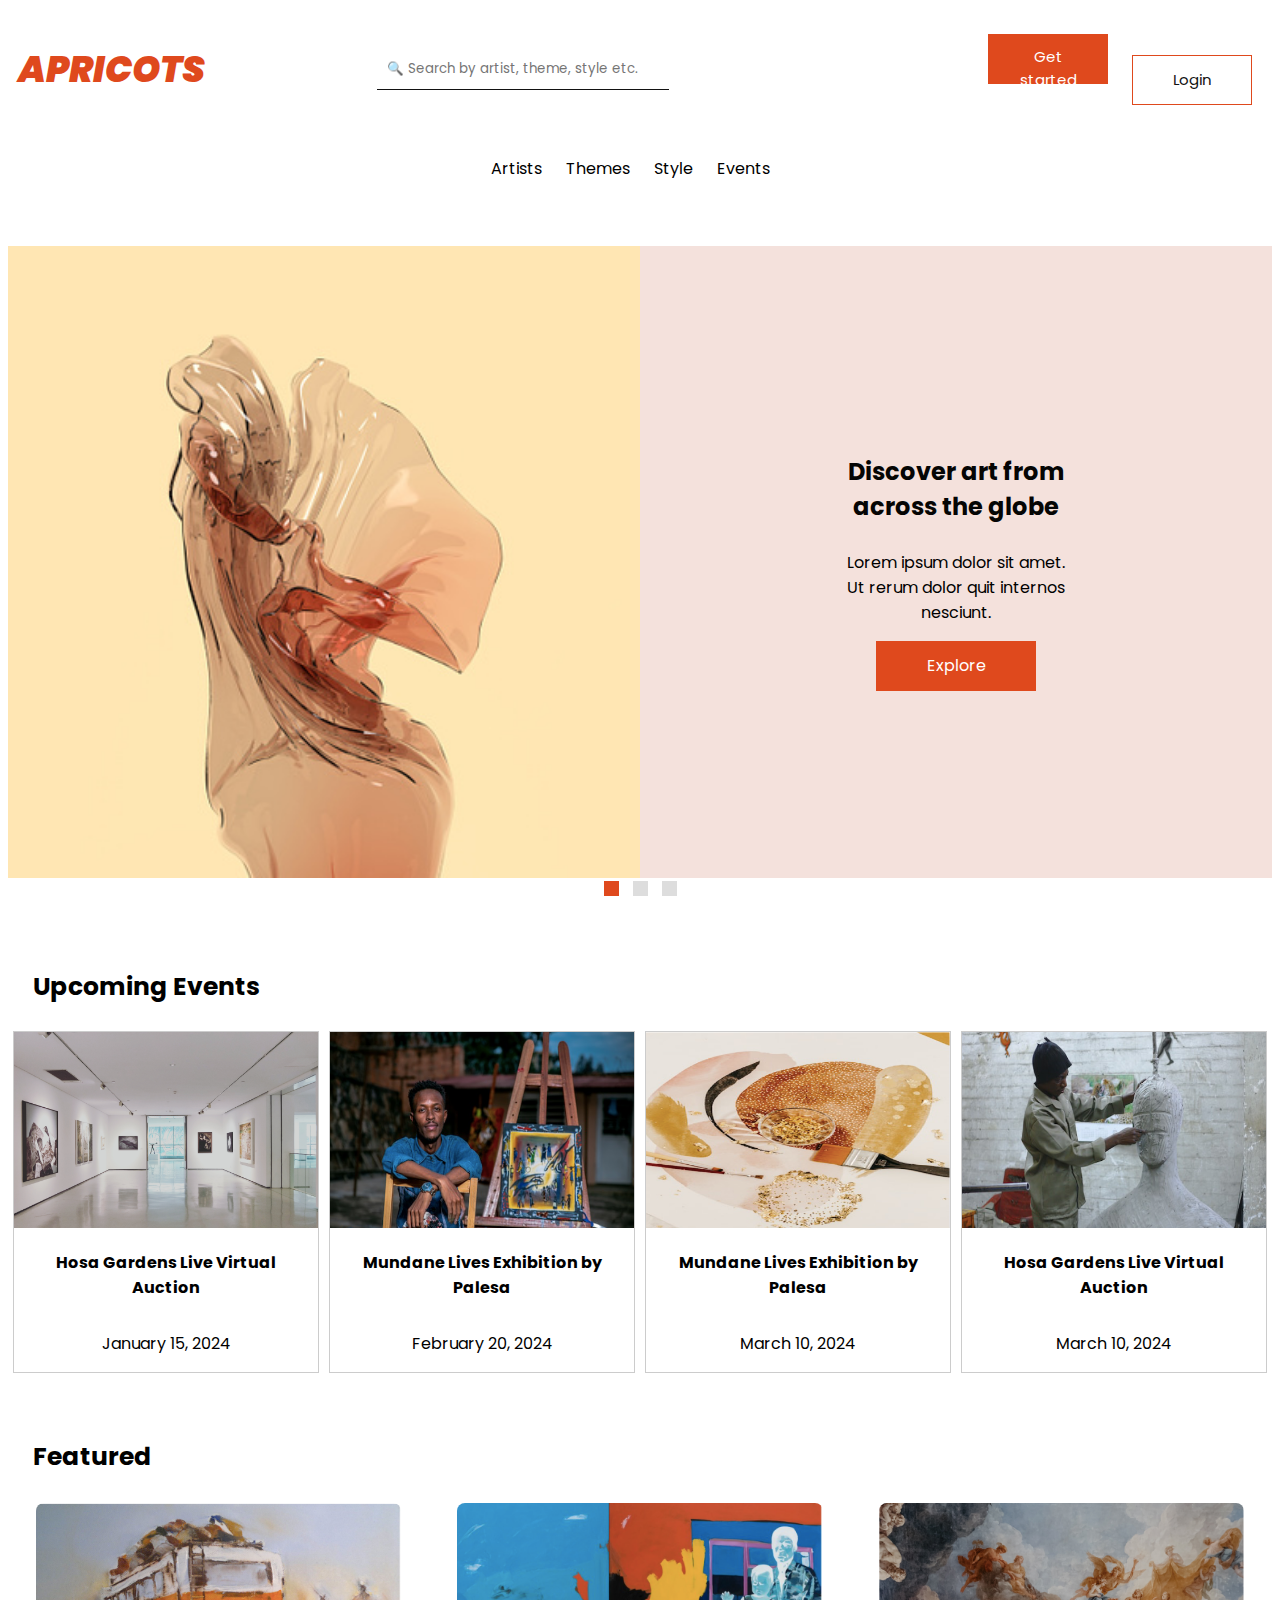
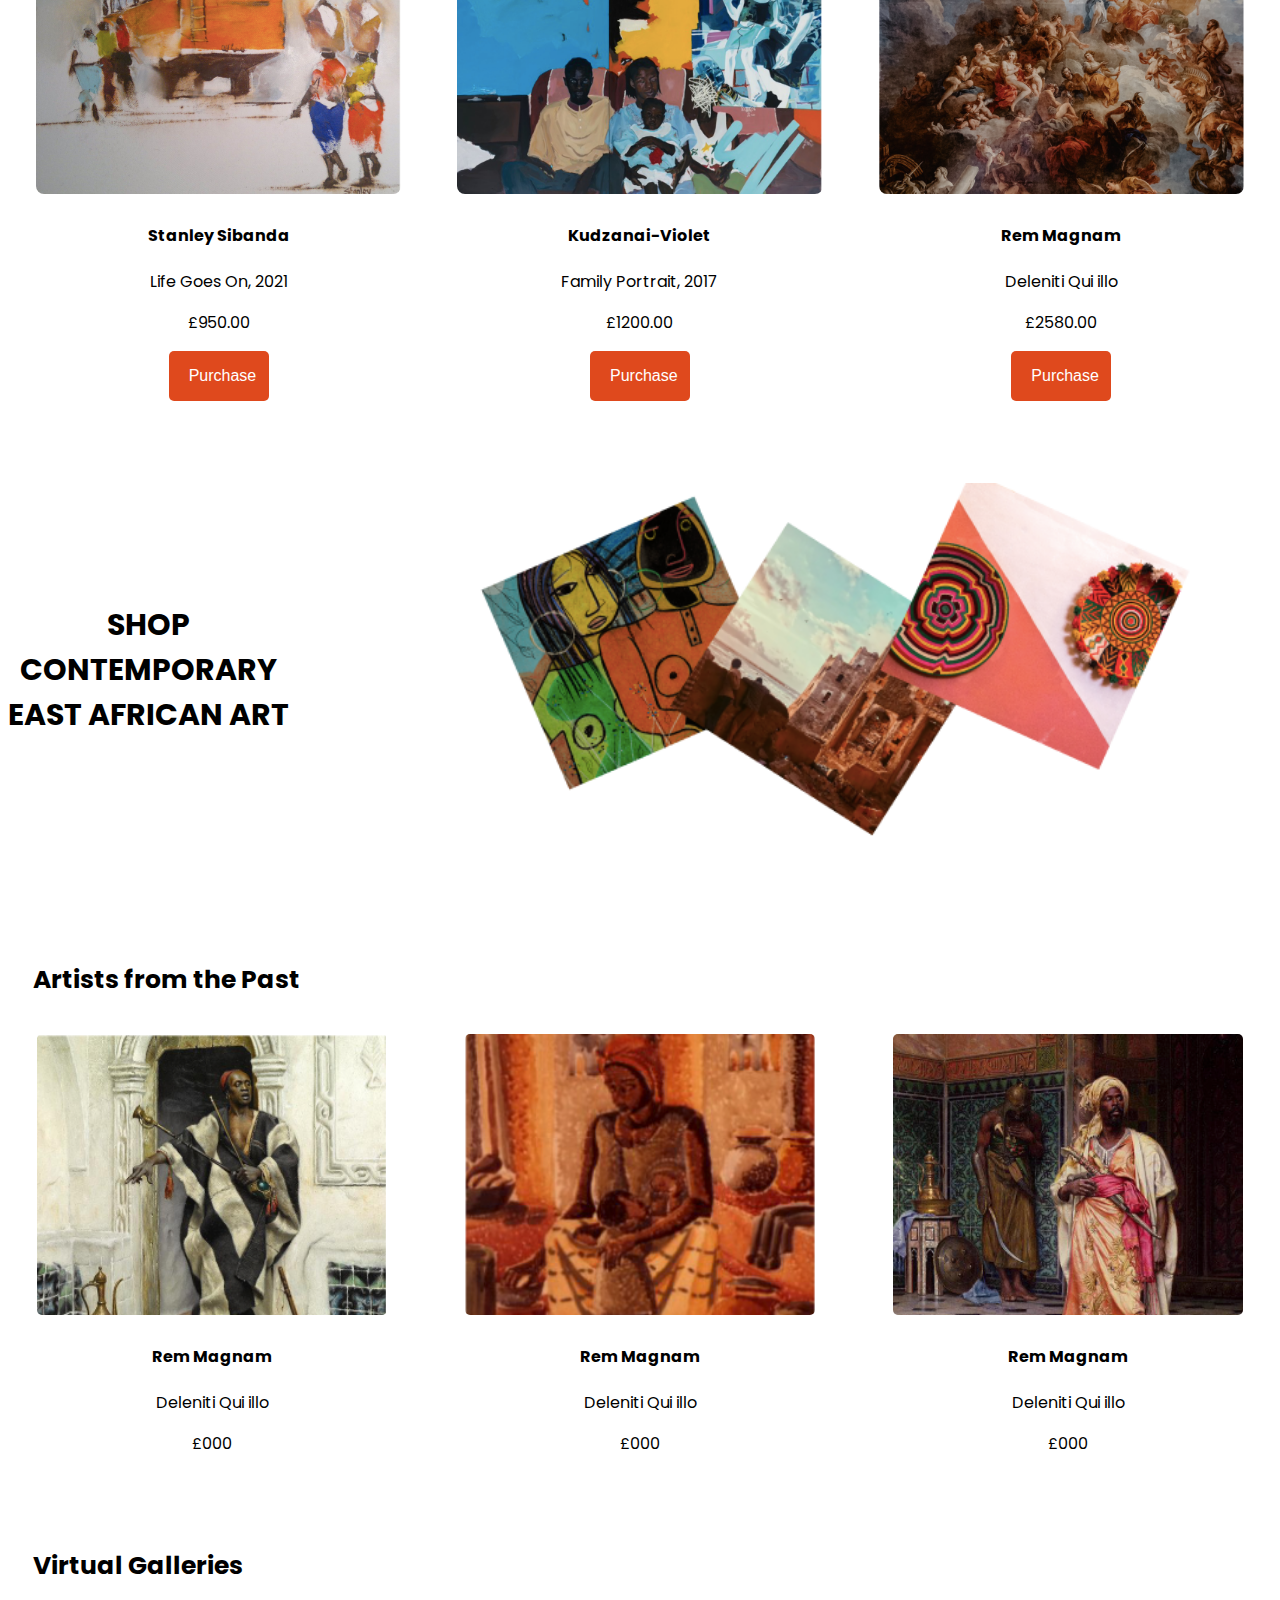
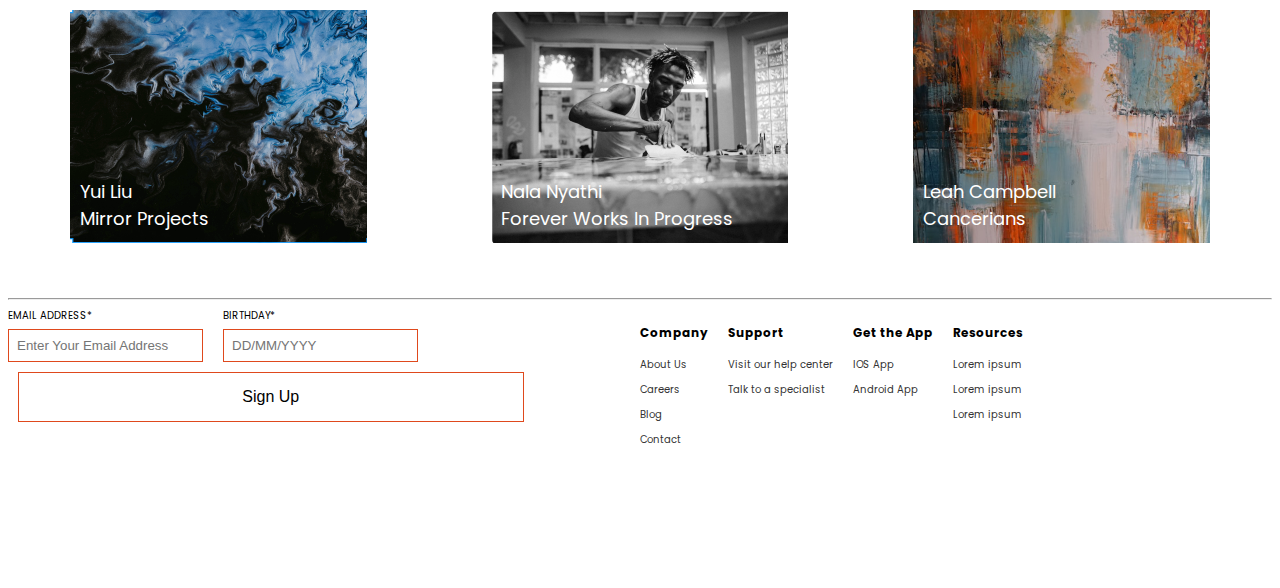
==== index.html @ 4217fb06 "10/01 changes 2.0" ====
<!DOCTYPE html>
<html lang="en">
<head>
    <meta charset="UTF-8">
    <meta name="viewport" content="width=device-width, initial-scale=1.0">
    <title>Homepage</title>
    <link rel="stylesheet" href="main.css">
    <link rel="stylesheet" href="https://cdnjs.cloudflare.com/ajax/libs/font-awesome/6.5.1/css/all.min.css" integrity="sha512-DTOQO9RWCH3ppGqcWaEA1BIZOC6xxalwEsw9c2QQeAIftl+Vegovlnee1c9QX4TctnWMn13TZye+giMm8e2LwA==" crossorigin="anonymous" referrerpolicy="no-referrer">
    <script src="script.js"></script>
</head>
<body>
    <header>
        <div class="header">
            <div class="left-section">
                <h1 class="h1-header">APRICOTS</h1>
            </div>
            <div class="middle-section">
                <form class="search-form">
                    <input type="search" id="search-input" placeholder="&#128269; Search by artist, theme, style etc.    &#10006;">
                    <button type="button" class="clear-button" id="clear-search"></button>
                </form>
            </div>
            <div class="right-section">
                <button class="first-button">Get started</button>
                <button class="second-button" onclick="openLoginModal()">Login</button>
                <div id="loginModal" class="modal">
                    <div class="modal-header">
                        <span class="close" onclick="closeLoginModal()">&times;</span>
                        <h2>APRICOTS</h2>
                    </div>
                    <p>Don't have an account? <a href="#">Create One</a></p>
                    <div class="input-container">
                        <label for="email"></label>
                        <input type="text" id="email" placeholder="Enter your email">
                    </div>
                    <div class="input-container">
                        <label for="password"></label>
                        <input type="password" id="password" placeholder="Enter your password">
                    </div>
                    <div class="row">
                        <input type="checkbox" id="rememberMe" class="remember-me-checkbox">
                        <label for="rememberMe" class="remember-me">Remember me</label>
                        <a href="#" class="forgot-password">Forgot Password?</a>
                    </div>
                    <button class="login-button">Log In</button>
                </div>
            </div>
        </div>
    </header>
    <nav>
        <div class="nav">
            <ul>
                <li>Artists</li>
                <li>Themes</li>
                <li>Style</li>
                <li>Events</li>
            </ul>
        </div>
    </nav>
    <section style="padding-top: 40px;">
        <div class="slideshow-container">
            <div class="mySlides fade" style="display:block;">
                <div class="half-frame">
                    <div class="image-half">
                        <img src="./images/slideshow1.png" alt="Description of the image 1">
                    </div>
                    <div class="description-half">
                        <h2 class="discover-header">Discover art from <br/> across the globe </h2>
                        <p class="description-text">Lorem ipsum dolor sit amet. <br/> Ut rerum dolor quit internos <br/> nesciunt. </p>
                        <button class="explore-button" onclick="window.location.href='explore-page.html'">Explore</button>
                    </div>
                </div>
            </div>
            <div class="mySlides fade" style="display:none">
                <div class="half-frame">
                    <div class="description-half">
                        <h2 class="discover-header">The Ethereal <br/> Collection 2022 </h2>
                        <p class="description-text">Lorem ipsum dolor sit amet. <br/> Ut rerum dolor quit internos <br/> nesciunt. </p>
                        <button class="browse-works-button" onclick="window.location.href='browse-works-page.html'">Browse Works</button>
                    </div>
                    <div class="image-half">
                        <img src="./images/slideshow2.png" alt="Description of the image 2">
                    </div>
                </div>
            </div>
            <div class="mySlides fade" style="display:none">
                <div class="half-frame">
                    <div class="image-half">
                        <img src="./images/slideshow3.png" alt="Description of the image 1">
                    </div>
                    <div class="description-half">
                        <h2 class="discover-header">Conduct a virtual <br/> auction </h2>
                        <p class="description-text">Lorem ipsum dolor sit amet. <br/> Ut rerum dolor quit internos <br/> nesciunt. </p>
                        <button class="learn-more-button" onclick="window.location.href='learn-more-page.html'">Learn More</button>
                </div>
                    </div>
                </div>
            </div>
        </div>
        <div style="text-align:center">
            <span class="dot active-dot" onclick="currentSlide(1)"></span>
            <span class="dot" onclick="currentSlide(2)"></span>
            <span class="dot" onclick="currentSlide(3)"></span>
        </div>
    </section>
    <section>
        <h3>Upcoming Events</h3>
        <div class="event-container">
            <div class="event">
                <img src="./images/event1.png" alt="Event 1">
                <div class="desc">Hosa Gardens Live Virtual <br/> Auction</div>
                <p class="date">January 15, 2024</p>
            </div>
            <div class="event">
                <img src="./images/event2.png" alt="Event 2">
                <div class="desc">Mundane Lives Exhibition by <br/> Palesa</div>
                <p class="date">February 20, 2024</p>
            </div>
            <div class="event">
                <img src="./images/event3.png" alt="Event 3">
                <div class="desc">Mundane Lives Exhibition by <br/> Palesa</div>
                <p class="date">March 10, 2024</p>
            </div>
            <div class="event">
                <img src="./images/event4.png" alt="Event 3">
                <div class="desc">Hosa Gardens Live Virtual <br/> Auction</div>
                <p class="date">March 10, 2024</p>
            </div>
        </div>
    </section>
    <section>
        <h3>Featured</h3>
        <div class="featured-container">
            <div class="featured">
                <img src="./images/featured1.png" alt="people going about with their lives">
                <h4 class="author-name">Stanley Sibanda</h4>
                <p class="featured-title">Life Goes On, 2021</p>
                <p class="featured-price">£950.00</p>
                <button class="purchase-button">Purchase</button>
            </div>
            <div class="featured">
                <img src="./images/featured2.png" alt="Family portait">
                <h4 class="author-name">Kudzanai-Violet</h4>
                <p class="featured-title">Family Portrait, 2017</p>
                <p class="featured-price">£1200.00</p>
                <button class="purchase-button">Purchase</button>
            </div>
            <div class="featured">
                <img src="./images/featured3.png" alt="Michelangelo (Palace of Versailles Mural)">
                <h4 class="author-name">Rem Magnam</h4>
                <p class="featured-title">Deleniti Qui illo</p>
                <p class="featured-price">£2580.00</p>
                <button class="purchase-button">Purchase</button>
            </div>
        </div>
    </section>
    <section class="rectangular-frame">
        <div class="text-half">
            <h1>SHOP <br/> CONTEMPORARY <br/> EAST AFRICAN ART</h1>
        </div>
        <div class="image-side">
            <img src="./images/Contemporary art.png" alt="Three african contemporary arts">
        </div>
    </section>
    <section>
        <h3>Artists from the Past</h3>
        <div class="artists-container">
            <div class="past-artists">
                <img src="./images/Artist1.png" alt="Artist1">
                <h4 class="artist-name">Rem Magnam</h4>
                <p class="title">Deleniti Qui illo</p>
                <p class="price">£000</p>
            </div>
            <div class="past-artists">
                <img src="./images/Artist2.png" alt="Artist1">
                <h4 class="artist-name">Rem Magnam</h4>
                <p class="title">Deleniti Qui illo</p>
                <p class="price">£000</p>
            </div>
            <div class="past-artists">
                <img src="./images/Artist3.png" alt="Artist1">
                <h4 class="artist-name">Rem Magnam</h4>
                <p class="title">Deleniti Qui illo</p>
                <p class="price">£000</p>
            </div>
        </div>
    </section>
    <section>
        <h3>Virtual Galleries</h3>
        <div class="gallery-container">
            <div class="gallery">
                <img src="./images/gallery1.png" alt="Yiu Liu Mirror Projects">
                <div class="overlay-text">Yui Liu <br> Mirror Projects</div>
            </div>
            <div class="gallery">
                <img src="./images/gallery2.png" alt="Nala Nyathi Forever Works In Progress" >
                <div class="overlay-text">Nala Nyathi<br> Forever Works In Progress</div>
            </div>
            <div class="gallery">
                <img src="./images/gallery3.png" alt="Leah Campbell Cancerians">
                <div class="overlay-text">Leah Campbell <br> Cancerians</div>
            </div>
        </div>
    </section>
    <footer>
        <hr>
        <div class="bottom-page">
            <div class="left-footer">
                <form class="signup-form">
                    <div class="form-group">
                        <label for="email" class="label">EMAIL ADDRESS*</label>
                        <input type="email" id="email" placeholder="Enter Your Email Address" required>
                    </div>
                    <div class="form-group">
                        <label for="birthday" class="label">BIRTHDAY*</label>
                        <input type="text" id="birthday" name="birthday" pattern="\d{2}/\d{2}/\d{4}" placeholder="DD/MM/YYYY" required>
                    </div>
                </form>
                <button type="submit" class="signup-button">Sign Up</button>
            </div>
            <div class="right-footer">
                <div class="footer-section">
                    <h4>Company</h4>
                    <a href="#">About Us</a> <br>
                    <a href="#">Careers</a> <br>
                    <a href="#">Blog</a> <br>
                    <a href="#">Contact</a>
                </div>
                <div class="footer-section">
                    <h4>Support</h4>
                    <a href="#">Visit our help center</a><br>
                    <a href="#">Talk to a specialist</a><br>
                </div>
                <div class="footer-section">
                    <h4>Get the App</h4>
                    <a href="#">IOS App</a><br>
                    <a href="#">Android App</a><br>
                </div>
                <div class="footer-section">
                    <h4>Resources</h4>
                    <a href="#">Lorem ipsum</a> <br>
                    <a href="#">Lorem ipsum</a> <br>
                    <a href="#">Lorem ipsum</a> <br>
                </div>
            </div>
        </div>
        <div class="footerContainer">
            <div class="socialmediaIcons">
                <a href=""><i class="fa-brands fa-pinterest"></i></a>
                <a href=""><i class="fa-brands fa-twitter"></i></a>
                <a href=""><i class="fa-brands fa-facebook"></i></a>
                <a href=""><i class="fa-brands fa-instagram"></i></a>
            </div>
        </div>
    </footer>
</body>
</html>
---- main.css ----
@import url('https://fonts.googleapis.com/css2?family=Lora&family=Poppins:ital,wght@0,100;0,200;0,300;0,400;0,500;0,600;0,700;0,800;0,900;1,100;1,200;1,300;1,400;1,500;1,600;1,700;1,800;1,900&display=swap');
body {
    font-family: 'Poppins', sans-serif;
    margin: 10;
    padding: 0;
    background-color: #fff;
    display: flex;
    flex-direction: column;
    justify-content: center;
}

/* Header section */
.header {
    display: flex;
    align-items: center;
    justify-content: space-between;
    padding: 10px;
    margin: 0;
}

.middle-section {
    display: inline-block;
    padding: 10px;
    margin-bottom: 80px; 
    align-items: center;
    margin: auto;
}
 /* Left section */
.h1-header {
    color: var(--primary-main-400, #DF491D);
    font-size: 36px;
    font-style: italic;
    font-weight: 900;
}

 /* Middle section */
.search-form {
    width: 430px;
    display: flex;
    align-items: center;
}

#search-input {
    width: 100%;
    font-family: 'Poppins';
    height: 40px;
    border: none;
    border-bottom: 1px solid #121212;
    padding-left: 10px;
}
 /* Right section */
.clear-button {
    background: none;
    border: none;
    color: #DF491D;
    font-size: 18px;
    cursor: pointer;
}

.clear-button:hover {
    text-decoration: underline;
}

.first-button,
.second-button{
    background: var(--primary-main-400, #DF491D);
    border: 1px solid #DF491D;
    color:white;
    padding: 10px 15px;
    font-family: 'Poppins';
    font-size: 15px;
    width: 120px;
}

.second-button {
    background: none;
    color: #121212;
}

/* Styles for the loginmodal */


.background-blur {
    position: fixed;
    top: 0;
    left: 0;
    width: 100%;
    height: 100%;
    background-color: rgba(0, 0, 0, 0.5);
    filter: blur(100%);
}

.modal{
    display: none;
    position: fixed;
    z-index: 1000;
    justify-content: center;
    align-items: center;
    top: 40%;
    left: 60%;
    transform: translate(-50%, -50%);
    background-color: white;
    padding: 20px;
    border: 1px solid;
    width: 400px;
    height: 400px;
    padding: 20px;
}

.close {
    position:absolute;
    top: 10px;
    right: 10px;
    font-size: 20px;
    font-weight: bold;
    cursor: pointer;
    color:black;
}

.modal-header {
    text-align: center;
    color: var(--primary-main-400, #DF491D);
    font-size: 36px;
    font-style: italic;
    font-weight: 900;
}

.modal h2 {
    margin: 0;
}

.input-container {
    margin-bottom: 20px;
    position: relative;
}

.input-container input {
    width: 100%;
    padding: 10px;
    box-sizing: border-box;
}
.row{
    display:flex;
    justify-content: space-between;
}
.remember-me-checkbox {
    margin-right: 5px; /* Adjust the margin as needed */
}

.remember-me,
.forgot-password {
    font-size: 12;
    flex: 1; /* Equal flex distribution */
}

.login-button {
    background-color: #DF491D;
    color: white;
    padding: 10px 15px;
    border: none;
    border-radius: 4px;
    cursor: pointer;
    align-self: center;
    font-size: 15px;
    margin-top: 10px;
    width: 100%;
}

/* Navigation bar */

.nav {
    display: inline;
    text-align: center;
    padding: 10px;
    margin-bottom: 20px; 
}

nav ul {
    list-style-type: none;
    margin: 0;
    padding: 0;
}

nav ul li {
    display: inline-block;
    margin-right: 20px;
}

.nav a {
    text-decoration: none;
    color: #fff;
    font-weight: bold;
    font-size: 18px; 
}

section {
    margin-bottom: 40px; /* Adjust the margin between sections as needed */
}

/* Slideshow section*/
.half-frame {
    display: flex;
    width: 100%;
    height: 100%;
}

.image-half,
.description-half {
    flex: 0 0 50%; /* Make both image and text parts each take 50% of the width */
    width:100%;
    overflow: hidden;
}

.image-half img {
    width: 100%;
    height: 100%;
    object-fit: cover;
    display: block;
}

.description-half {
    display: flex;
    flex-direction: column;
    align-items: center; /* Center contents horizontally */
    justify-content: center; /* Center contents vertically */
    padding: 20px;
    background-color: #F4E1DC;
    box-sizing: border-box;
    font-family: 'Poppins';
}

.discover-header {
    color: var(--primary-main-400, #050504);
    font-size: 24px;
    margin-bottom: 10px;
}

.description-text {
    text-align: center;
    font-size: 16px;
}

/* Style for the "Explore" button */
.explore-button {
    background-color: #DF491D; /* Set the background color */
    color: #fff; /* Set the text color to white */
    padding: 12px 20px; /* Adjust the padding to make the button slightly longer */
    font-family: 'Poppins';
    font-size: 16px; /* Adjust the font size if needed */
    border: none;
    cursor: pointer;
}

.explore-button:hover {
    background-color: #BF3C17; /* Change the background color on hover */
}
/* Style for the "Browse Works" button */
.browse-works-button {
    background-color: #DF491D; /* Set the background color */
    color: #fff; /* Set the text color to white */
    padding: 12px 20px; /* Adjust the padding to make the button slightly longer */
    font-family: 'Poppins';
    font-size: 16px; /* Adjust the font size if needed */
    border: none;
    cursor: pointer;
}

.browse-works-button:hover {
    background-color: #BF3C17; /* Change the background color on hover */
}

/* Style for the "Learn More" button */
.learn-more-button {
    background-color: #DF491D; /* Set the background color */
    color: #fff; /* Set the text color to white */
    padding: 12px 20px; /* Adjust the padding to make the button slightly longer */
    font-size: 16px; /* Adjust the font size if needed */
    font-family: 'Poppins';
    border: none;
    cursor: pointer;
}
.learn-more-button:hover {
    background-color: #BF3C17; /* Change the background color on hover */
}

* {box-sizing:border-box}

/* Slideshow container */
.slideshow-container {
    position: relative;
    text-align: center;
    overflow: hidden;
    max-height: auto; /* Set a fixed height for the slideshow container */
}

.mySlides {
    display: none;
    width: 100%;
    height: 100%;
    object-fit: cover;
}

/* On hover, add a black background color with a little bit see-through */
.prev:hover, .next:hover {
    background-color: #DF491D(0,0,0,0.8);
  }

  /* The dots/bullets/indicators */
  .dot {
    height: 15px; /* Set the height of the square */
    width: 15px; /* Set the width of the square */
    margin: 0 5px; /* Adjust the margin between squares */
    background-color: #ddd; /* Set the background color of the square */
    display: inline-block;
    transition: background-color 0.3s ease; /* Add transition for a smooth effect */
    cursor: pointer;
}

.dot:hover {
    background-color: #DF491D; /* Change the background color on hover */
}

.active-dot {
    background-color: #DF491D !important; /* Set the background color for the active dot */
}
/* Fading animation */
.fade {
    animation-name: fade;
    animation-duration: 1.5s;
}
  
@keyframes fade {
    from {opacity: .4} 
    to {opacity: 1}
}

/* Event section*/
h3 {
    font-size: 25px;
    font-weight: semibold;
    align-items:flex-start;
    margin-left: 1em;
}

.event-container {
    display: flex;
    flex-direction:row;
    flex-wrap: wrap;
    justify-content: space-around;
}
/* Individual event */
div.event{
    border: 1px solid #ccc;
    max-width: 500px;
    width: calc(25% - 10px);
    transition: transform 0.2s ease;
}
/* Event image */
div.event img {
    width: 100%; /* Make the image fill the container width */
    height: auto; /* Maintain aspect ratio */
    gap: 1px;
}

.desc{
        font-weight: bold;
}
.date{
    text-align: center;
}


div.event:hover{ 
    transform: scale(1.05);
}

.event img {
    width: 100%;
    height: auto; 
}

.desc{
    padding:15px;
    text-align: center;
}


*{
    box-sizing: border-box;
}


/* Featured Section */
.featured-container {
    display: flex;
    flex-wrap: wrap;
    overflow-x: auto;
    justify-content:space-around;
}

/* Individual featured item */
.featured {
    width: calc(30% - 10px); /* Set the width for each featured item (3 items per row) */
    text-align: center;
    padding: 2px; 
    transition: box-shadow 0.3s ease; /* Add transition for a smooth effect */
    position: relative;
}

/* Featured item image */
.featured img {
    width: 100%; 
    height: auto; 
    border-radius:8px; 
    gap: 2px;;
}
.purchase-button{
    background-color: #DF491D; 
    color: #fff;
    padding: 12px 20px;
    font-size: 16px;
    border: none;
    border-radius: 5px; 
    cursor: pointer;
    width: 100px;
}

/* Contemporary Art section */
.rectangular-frame{
    display: flex;
    align-items: center;
    justify-content: space-between;
    padding: 40px 0;
}

.text-half{
    max-width: 50%;
    text-align: center;
}

.text-half h1 {
    font-size: 30px; 
    line-height: 1.5; 
}
.image-side {
    flex: 0 0 65%; 
    overflow: hidden;
    border-radius: 8px; 
}

.image-side img {
    width: 100%; 
    height: auto;
}

.slideshow-container {
    position: relative;
    text-align: center;
    overflow:hidden;
}

button {
    margin: 0 10px;
    padding: 8px 16px;
    width: 160px; 
    height: 50px;
    font-size: 16px;
    border: none;
}

/* Past Artist Section*/
.artists-container{
    display: flex;
    flex-wrap: wrap;
    overflow-x: auto;
    gap: 20px;
    justify-content:space-around;
}

.past-artists{
    width: calc(30% - 10px);
    text-align: center;
    padding: 10px; 
    transition: box-shadow 0.3s ease;
    position: relative;
}

.past-artists img{
    width: 100%; 
    height: auto; 
    border-radius:5px; 
    gap: 2px;

}

/* Virtual Galleries*/

.gallery-container {
    display: flex;
    justify-content: space-around;
    flex-wrap: nowrap;
    overflow-x: auto;
}

.gallery {
    position: relative;
}

.overlay-text {
    position: absolute;
    bottom: 8px;
    right: 16;
    color: white;
    font-size: 18px;
    padding: 10px;
}

section:last-child {
    height: 80vh;
}
/* Footer*/

section:last-child {
    margin-bottom: 30px;
}
footer{
    background-color:white;
}

.bottom-page {
    display: flex;
    justify-content: space-between;   
}

.left-footer {
    display: flex;
    flex-direction: column;
}

/* Form styling (you can adjust as needed) */
.signup-form {
    display: flex;
    flex-direction: row;
}

.form-group{
    display: flex;
    flex-direction: column;
    margin-bottom: 10px;
    margin-right: 10px;
}

.form-group label {
    display: block;
    font-size: 10px;
    margin-bottom: 5px;
}

.form-group input {
    padding: 8px;
    border: 1px solid #DF491D;
    margin-right: 10px;
}

.button-container{
    display: flex;
    flex-direction: column;
}
.signup-button{
    background-color: white;
    color: black;
    padding: 5px 8px;
    border: 1px solid #DF491D;
    cursor: pointer;
    width:80%
}

.right-footer {
    display: flex;
    flex-direction: row;
}

.right-footer,
.left-footer{
    flex: 1;
}

.footer-section{
    margin-right: 20px;
}
.footer-section a{
    text-decoration: none;
    color:#333;
    font-size: 10px;
}



.footer-section h4 {
    margin-bottom: 8px;
    font-size: 12px; /* Adjust the font size for headings */
}
.footerContainer{
    width:100%;
    padding: 70px 30px 20px;
}

.socialmediaIcons{
    display:flex;
}

.socialmediaIcons a{
    text-decoration: none;
    padding:10px;
    color: black;
    margin:10px;
    border-radius: 50%;
}

.socialmediaIcons a{
    font-size: 2em;
    color: black;

}


/* PURCHASE IMAGE PAGE*/
/* Next & previous buttons */
/* Next & previous buttons */
.prev, .next {
    cursor: pointer;
    position:absolute;
    top: 50%;
    width: auto;
    margin-top: -22px;
    padding: 16px;
    color: black;
    font-weight: bold;
    font-size: 18px;
    transition: 0.6s ease;
    border-radius: 0 3px 3px 0;
    user-select: none;
   
  }
  
  /* Position the "next button" to the right */
  .next {
    right: 0;
    border-radius: 3px 0 0 3px;
  }
  
  /* On hover, add a black background color with a little bit see-through */
  .prev:hover, .next:hover {
    background-color: rgba(0, 0, 0, 0.8);
  }

.buttons-containers {
    text-align: center;
    margin-top: 10px;
}
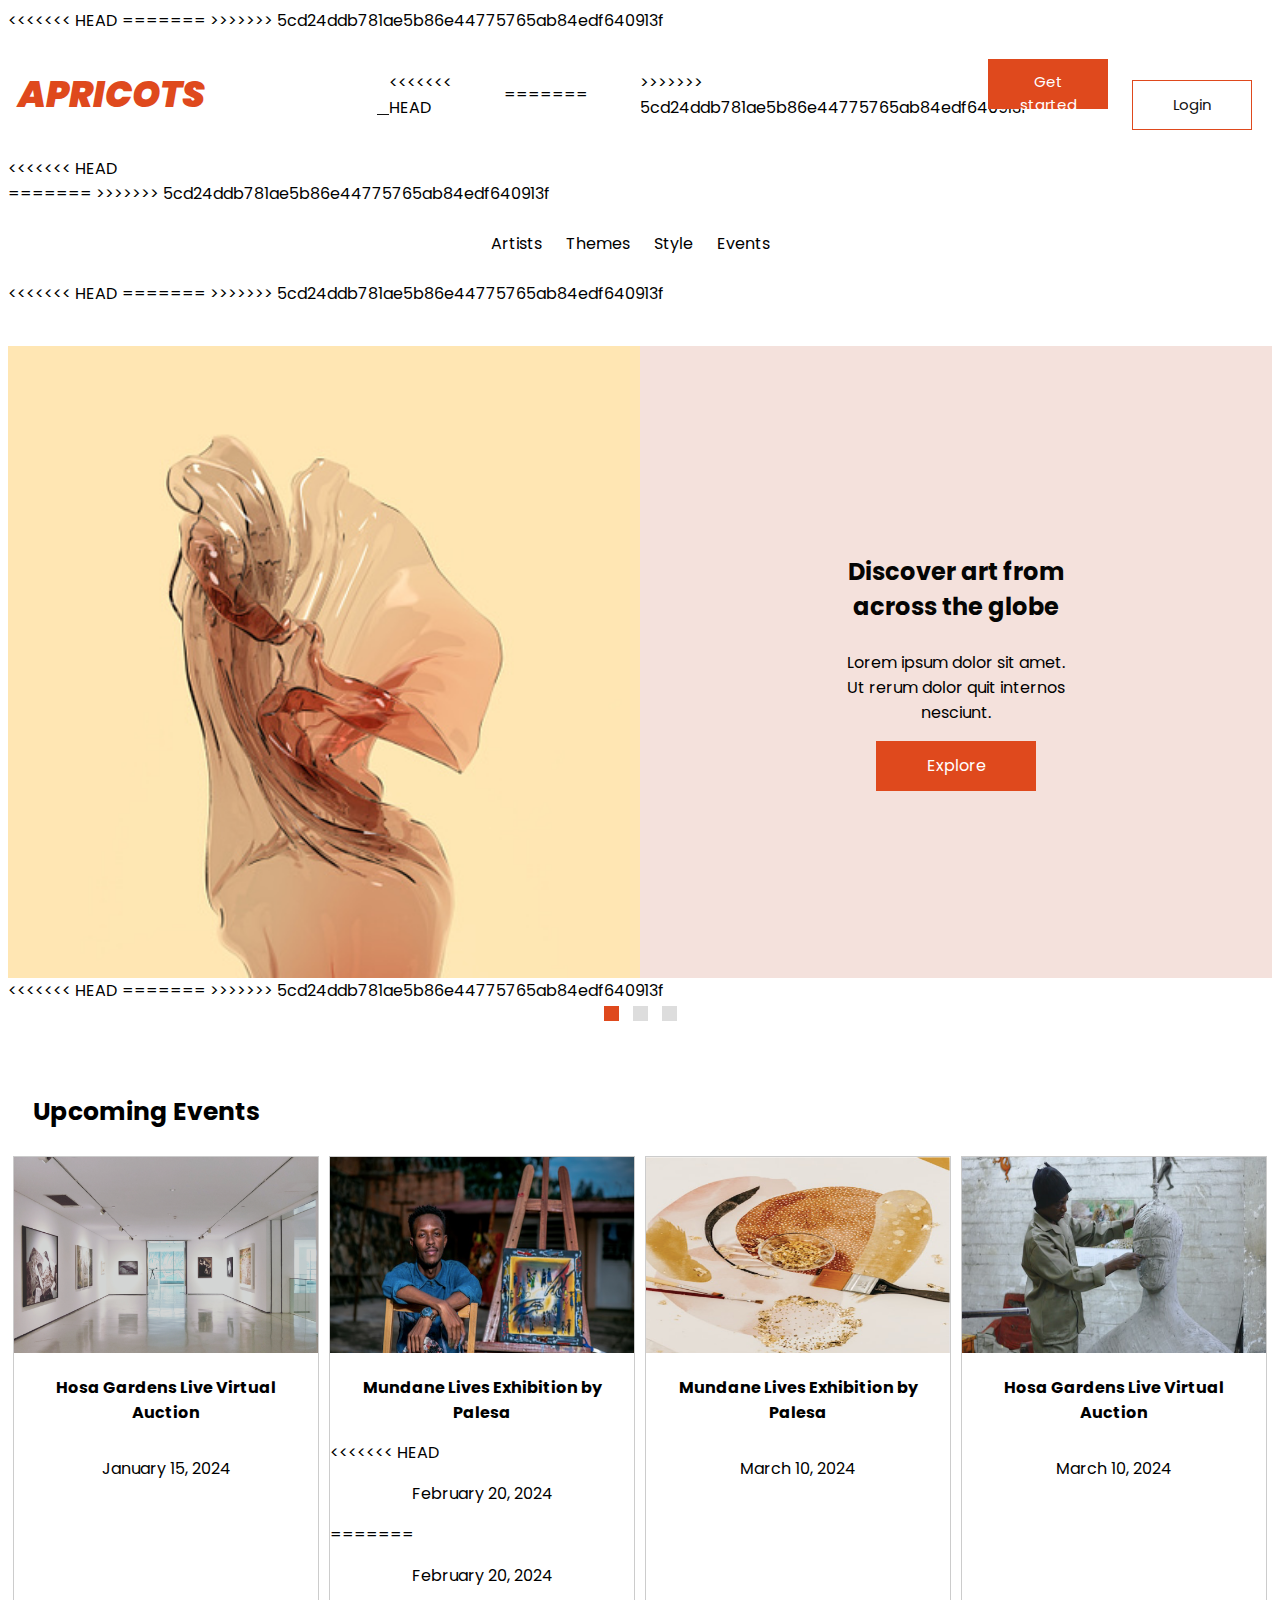
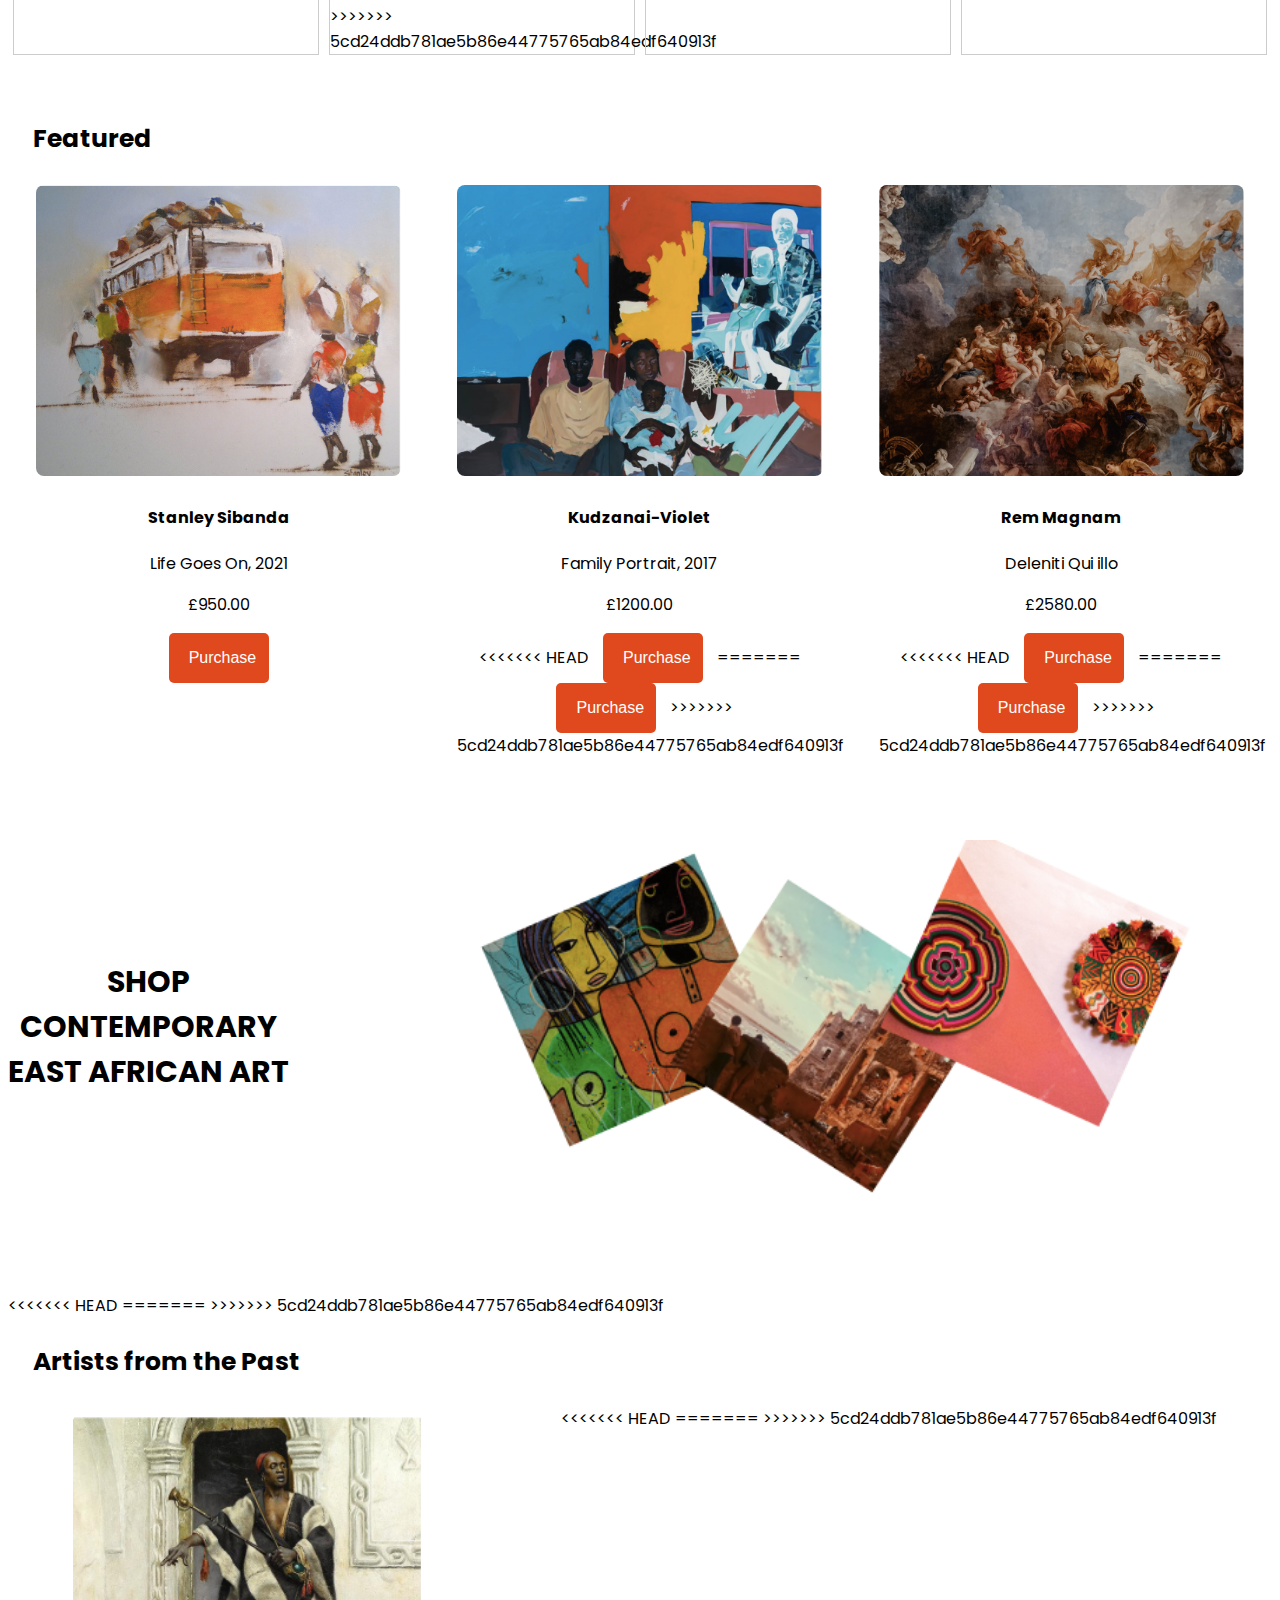
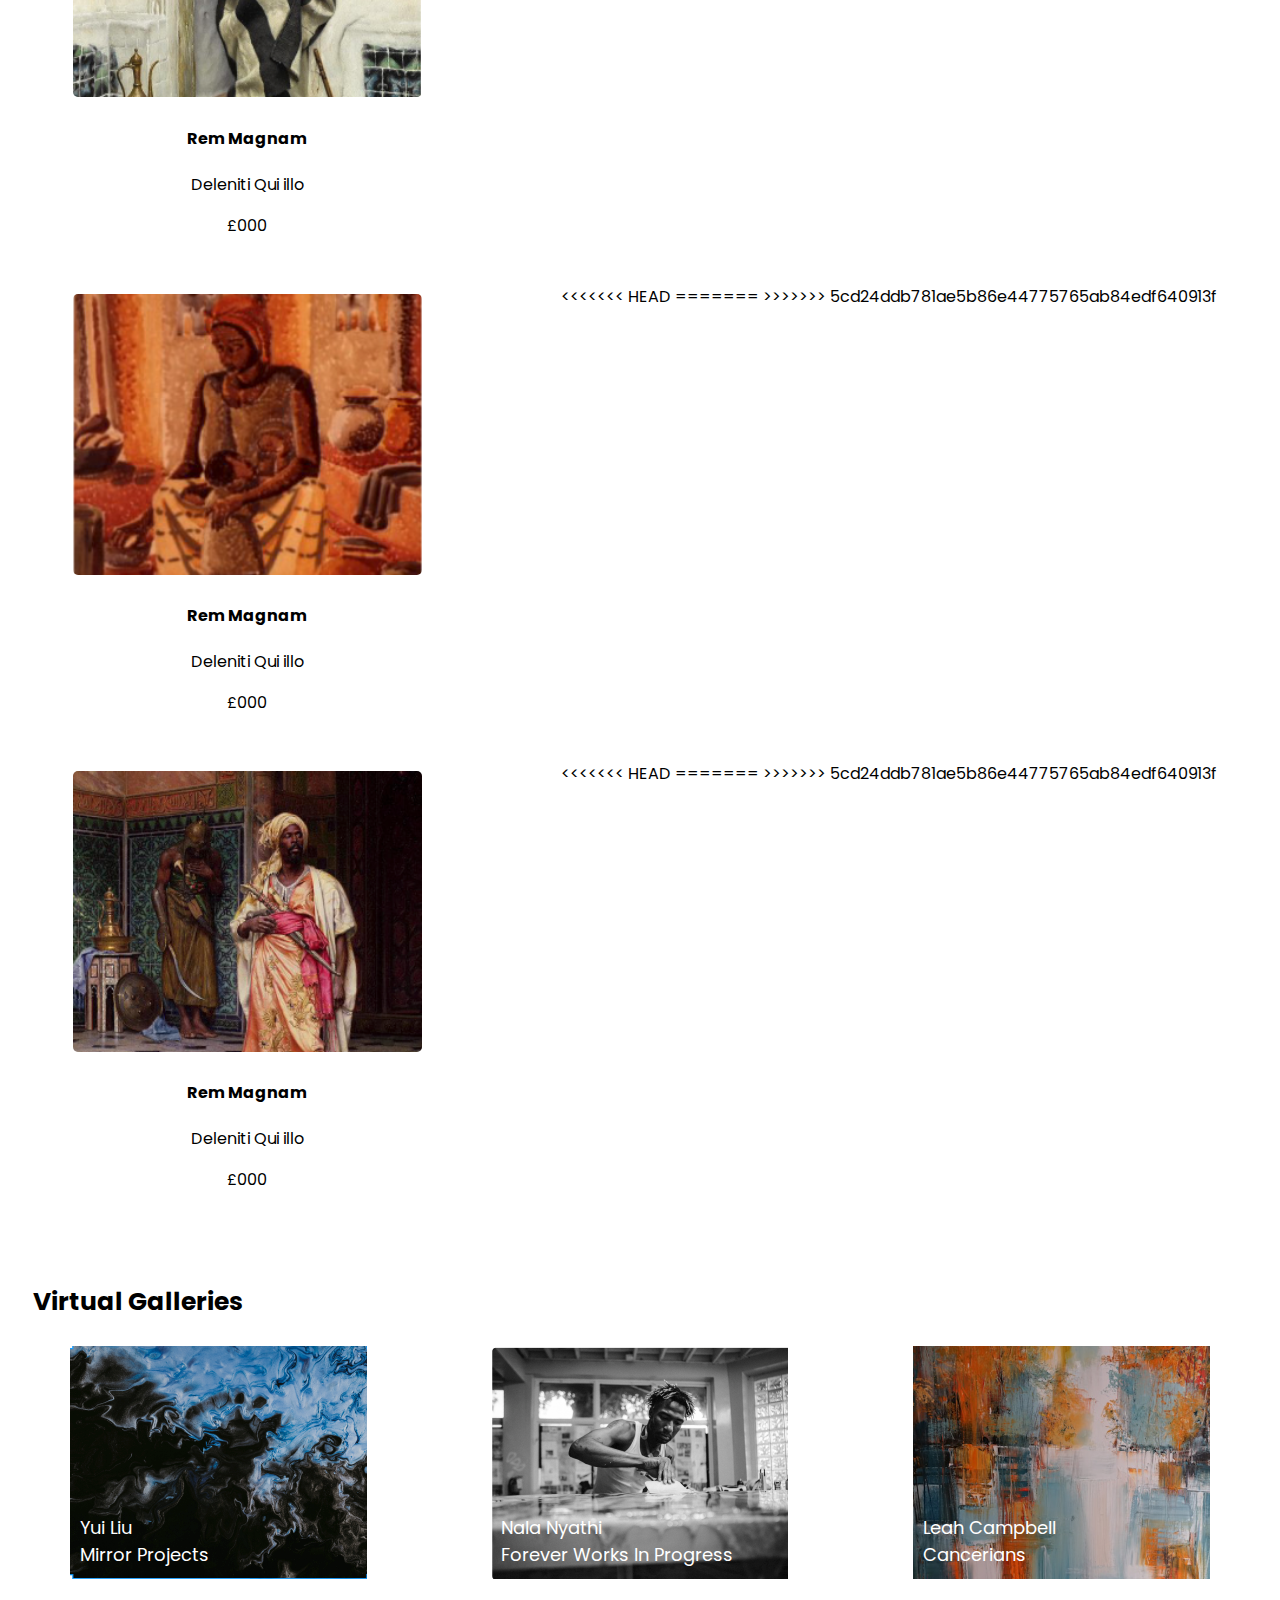
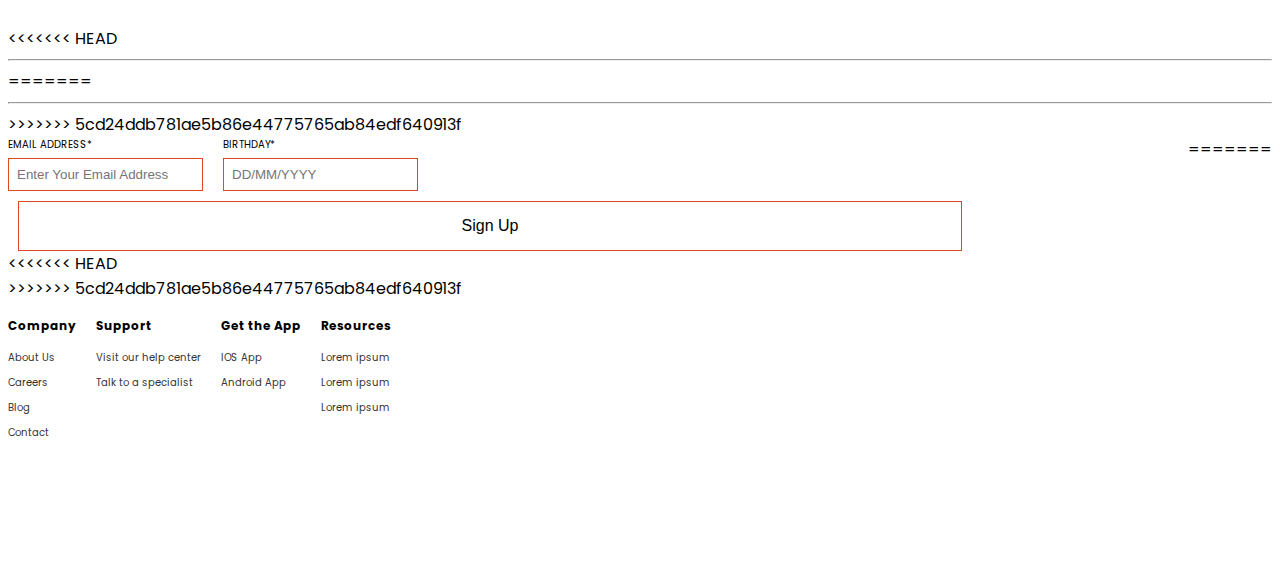
==== commit f5209af9: "Merge branch 'main' of https://github.com/KhanyaM1/Group-presentation-main" ====
--- a/index.html
+++ b/index.html
@@ -4,10 +4,15 @@
     <meta charset="UTF-8">
     <meta name="viewport" content="width=device-width, initial-scale=1.0">
     <title>Homepage</title>
+<<<<<<< HEAD
     <link rel="stylesheet" href="main.css">
+=======
+    <link rel="stylesheet" href="main.css"> 
+>>>>>>> 5cd24ddb781ae5b86e44775765ab84edf640913f
     <link rel="stylesheet" href="https://cdnjs.cloudflare.com/ajax/libs/font-awesome/6.5.1/css/all.min.css" integrity="sha512-DTOQO9RWCH3ppGqcWaEA1BIZOC6xxalwEsw9c2QQeAIftl+Vegovlnee1c9QX4TctnWMn13TZye+giMm8e2LwA==" crossorigin="anonymous" referrerpolicy="no-referrer">
     <script src="script.js"></script>
 </head>
+
 <body>
     <header>
         <div class="header">
@@ -17,7 +22,11 @@
             <div class="middle-section">
                 <form class="search-form">
                     <input type="search" id="search-input" placeholder="&#128269; Search by artist, theme, style etc.    &#10006;">
+<<<<<<< HEAD
                     <button type="button" class="clear-button" id="clear-search"></button>
+=======
+                    <button type="button" class="clear-button" id="clear-search"></button> 
+>>>>>>> 5cd24ddb781ae5b86e44775765ab84edf640913f
                 </form>
             </div>
             <div class="right-section">
@@ -42,11 +51,20 @@
                         <label for="rememberMe" class="remember-me">Remember me</label>
                         <a href="#" class="forgot-password">Forgot Password?</a>
                     </div>
+<<<<<<< HEAD
+=======
+
+>>>>>>> 5cd24ddb781ae5b86e44775765ab84edf640913f
                     <button class="login-button">Log In</button>
                 </div>
             </div>
         </div>
+<<<<<<< HEAD
     </header>
+=======
+    </header> 
+
+>>>>>>> 5cd24ddb781ae5b86e44775765ab84edf640913f
     <nav>
         <div class="nav">
             <ul>
@@ -57,6 +75,10 @@
             </ul>
         </div>
     </nav>
+<<<<<<< HEAD
+=======
+
+>>>>>>> 5cd24ddb781ae5b86e44775765ab84edf640913f
     <section style="padding-top: 40px;">
         <div class="slideshow-container">
             <div class="mySlides fade" style="display:block;">
@@ -96,6 +118,11 @@
                     </div>
                 </div>
             </div>
+<<<<<<< HEAD
+=======
+
+
+>>>>>>> 5cd24ddb781ae5b86e44775765ab84edf640913f
         </div>
         <div style="text-align:center">
             <span class="dot active-dot" onclick="currentSlide(1)"></span>
@@ -114,7 +141,11 @@
             <div class="event">
                 <img src="./images/event2.png" alt="Event 2">
                 <div class="desc">Mundane Lives Exhibition by <br/> Palesa</div>
+<<<<<<< HEAD
                 <p class="date">February 20, 2024</p>
+=======
+                <p class="date">February 20, 2024</p> 
+>>>>>>> 5cd24ddb781ae5b86e44775765ab84edf640913f
             </div>
             <div class="event">
                 <img src="./images/event3.png" alt="Event 3">
@@ -143,14 +174,22 @@
                 <h4 class="author-name">Kudzanai-Violet</h4>
                 <p class="featured-title">Family Portrait, 2017</p>
                 <p class="featured-price">£1200.00</p>
+<<<<<<< HEAD
                 <button class="purchase-button">Purchase</button>
+=======
+                <button class="purchase-button">Purchase</button> 
+>>>>>>> 5cd24ddb781ae5b86e44775765ab84edf640913f
             </div>
             <div class="featured">
                 <img src="./images/featured3.png" alt="Michelangelo (Palace of Versailles Mural)">
                 <h4 class="author-name">Rem Magnam</h4>
                 <p class="featured-title">Deleniti Qui illo</p>
                 <p class="featured-price">£2580.00</p>
+<<<<<<< HEAD
                 <button class="purchase-button">Purchase</button>
+=======
+                <button class="purchase-button">Purchase</button> 
+>>>>>>> 5cd24ddb781ae5b86e44775765ab84edf640913f
             </div>
         </div>
     </section>
@@ -162,6 +201,10 @@
             <img src="./images/Contemporary art.png" alt="Three african contemporary arts">
         </div>
     </section>
+<<<<<<< HEAD
+=======
+
+>>>>>>> 5cd24ddb781ae5b86e44775765ab84edf640913f
     <section>
         <h3>Artists from the Past</h3>
         <div class="artists-container">
@@ -171,18 +214,30 @@
                 <p class="title">Deleniti Qui illo</p>
                 <p class="price">£000</p>
             </div>
+<<<<<<< HEAD
+=======
+
+>>>>>>> 5cd24ddb781ae5b86e44775765ab84edf640913f
             <div class="past-artists">
                 <img src="./images/Artist2.png" alt="Artist1">
                 <h4 class="artist-name">Rem Magnam</h4>
                 <p class="title">Deleniti Qui illo</p>
                 <p class="price">£000</p>
             </div>
+<<<<<<< HEAD
+=======
+
+>>>>>>> 5cd24ddb781ae5b86e44775765ab84edf640913f
             <div class="past-artists">
                 <img src="./images/Artist3.png" alt="Artist1">
                 <h4 class="artist-name">Rem Magnam</h4>
                 <p class="title">Deleniti Qui illo</p>
                 <p class="price">£000</p>
             </div>
+<<<<<<< HEAD
+=======
+
+>>>>>>> 5cd24ddb781ae5b86e44775765ab84edf640913f
         </div>
     </section>
     <section>
@@ -202,8 +257,15 @@
             </div>
         </div>
     </section>
+<<<<<<< HEAD
     <footer>
         <hr>
+=======
+
+    <footer>
+        <hr>
+        
+>>>>>>> 5cd24ddb781ae5b86e44775765ab84edf640913f
         <div class="bottom-page">
             <div class="left-footer">
                 <form class="signup-form">
@@ -217,7 +279,12 @@
                     </div>
                 </form>
                 <button type="submit" class="signup-button">Sign Up</button>
-            </div>
+<<<<<<< HEAD
+            </div>
+=======
+    
+            </div>   
+>>>>>>> 5cd24ddb781ae5b86e44775765ab84edf640913f
             <div class="right-footer">
                 <div class="footer-section">
                     <h4>Company</h4>
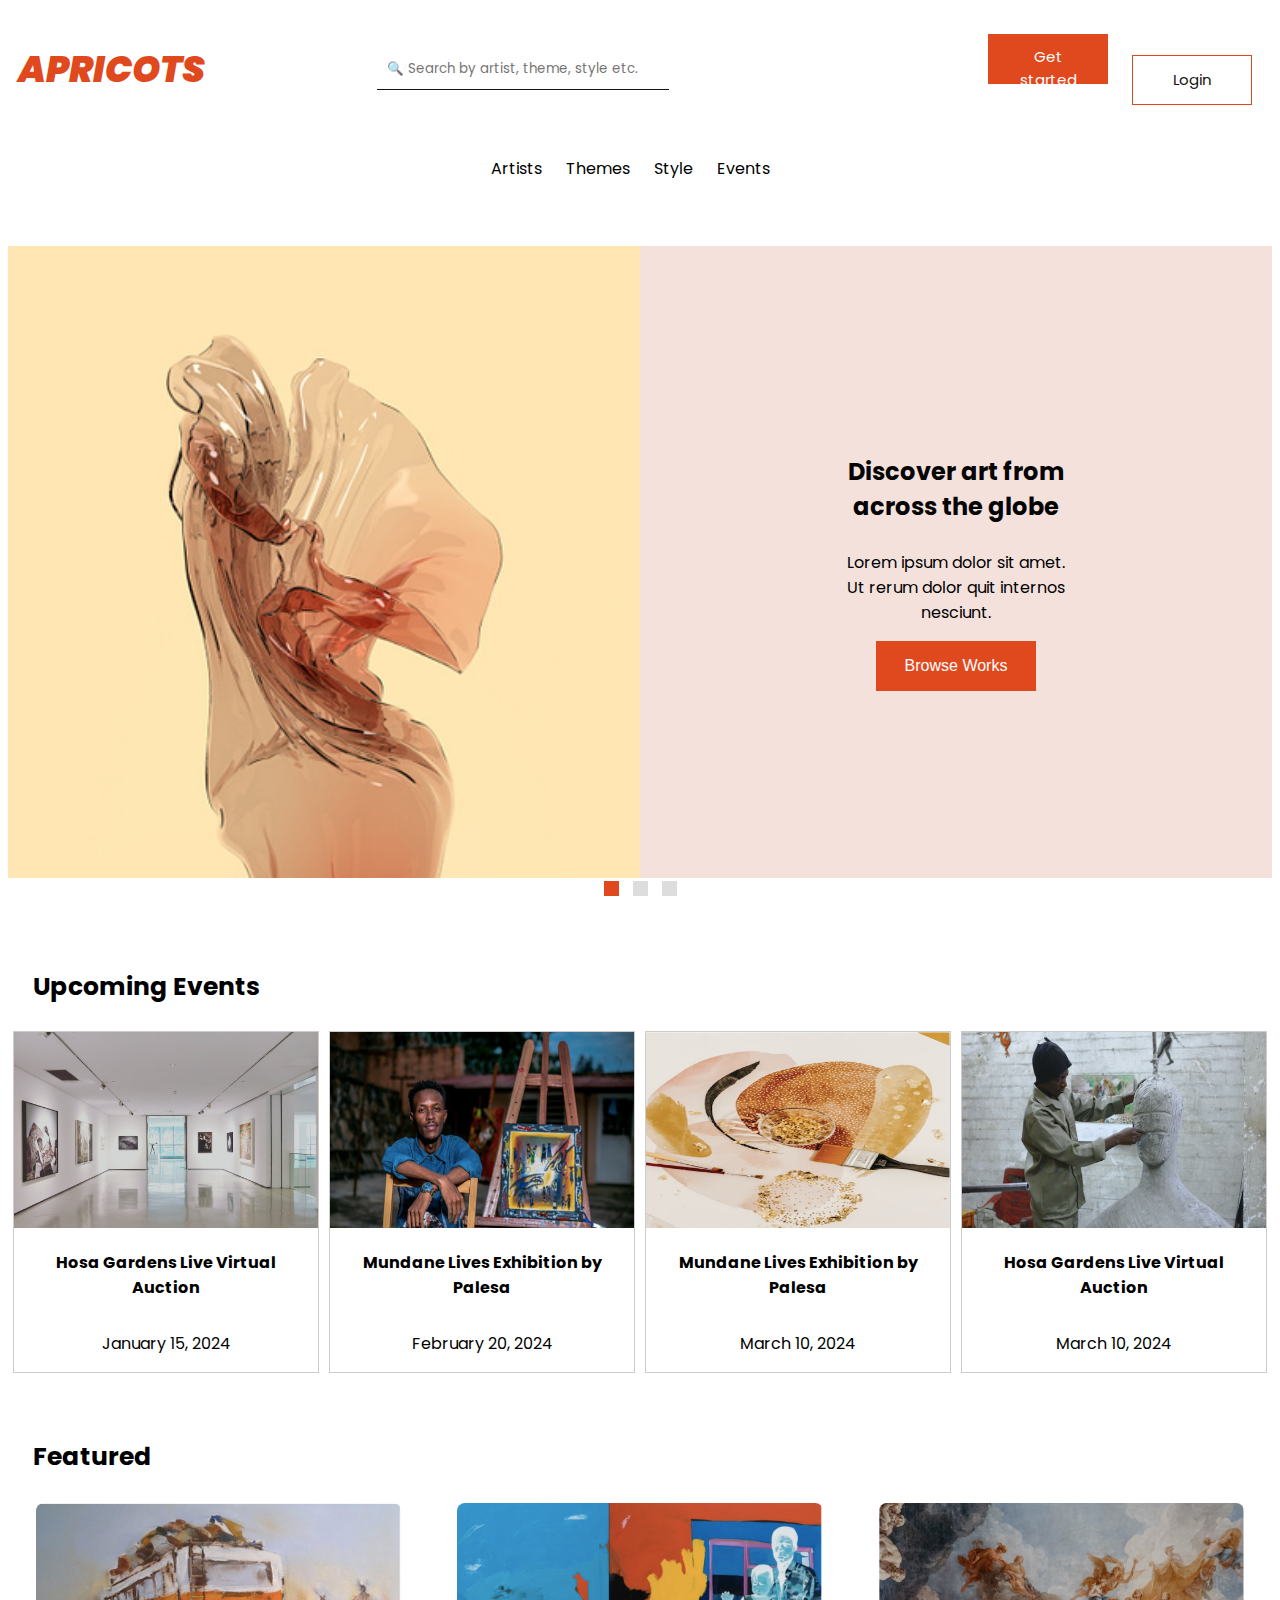
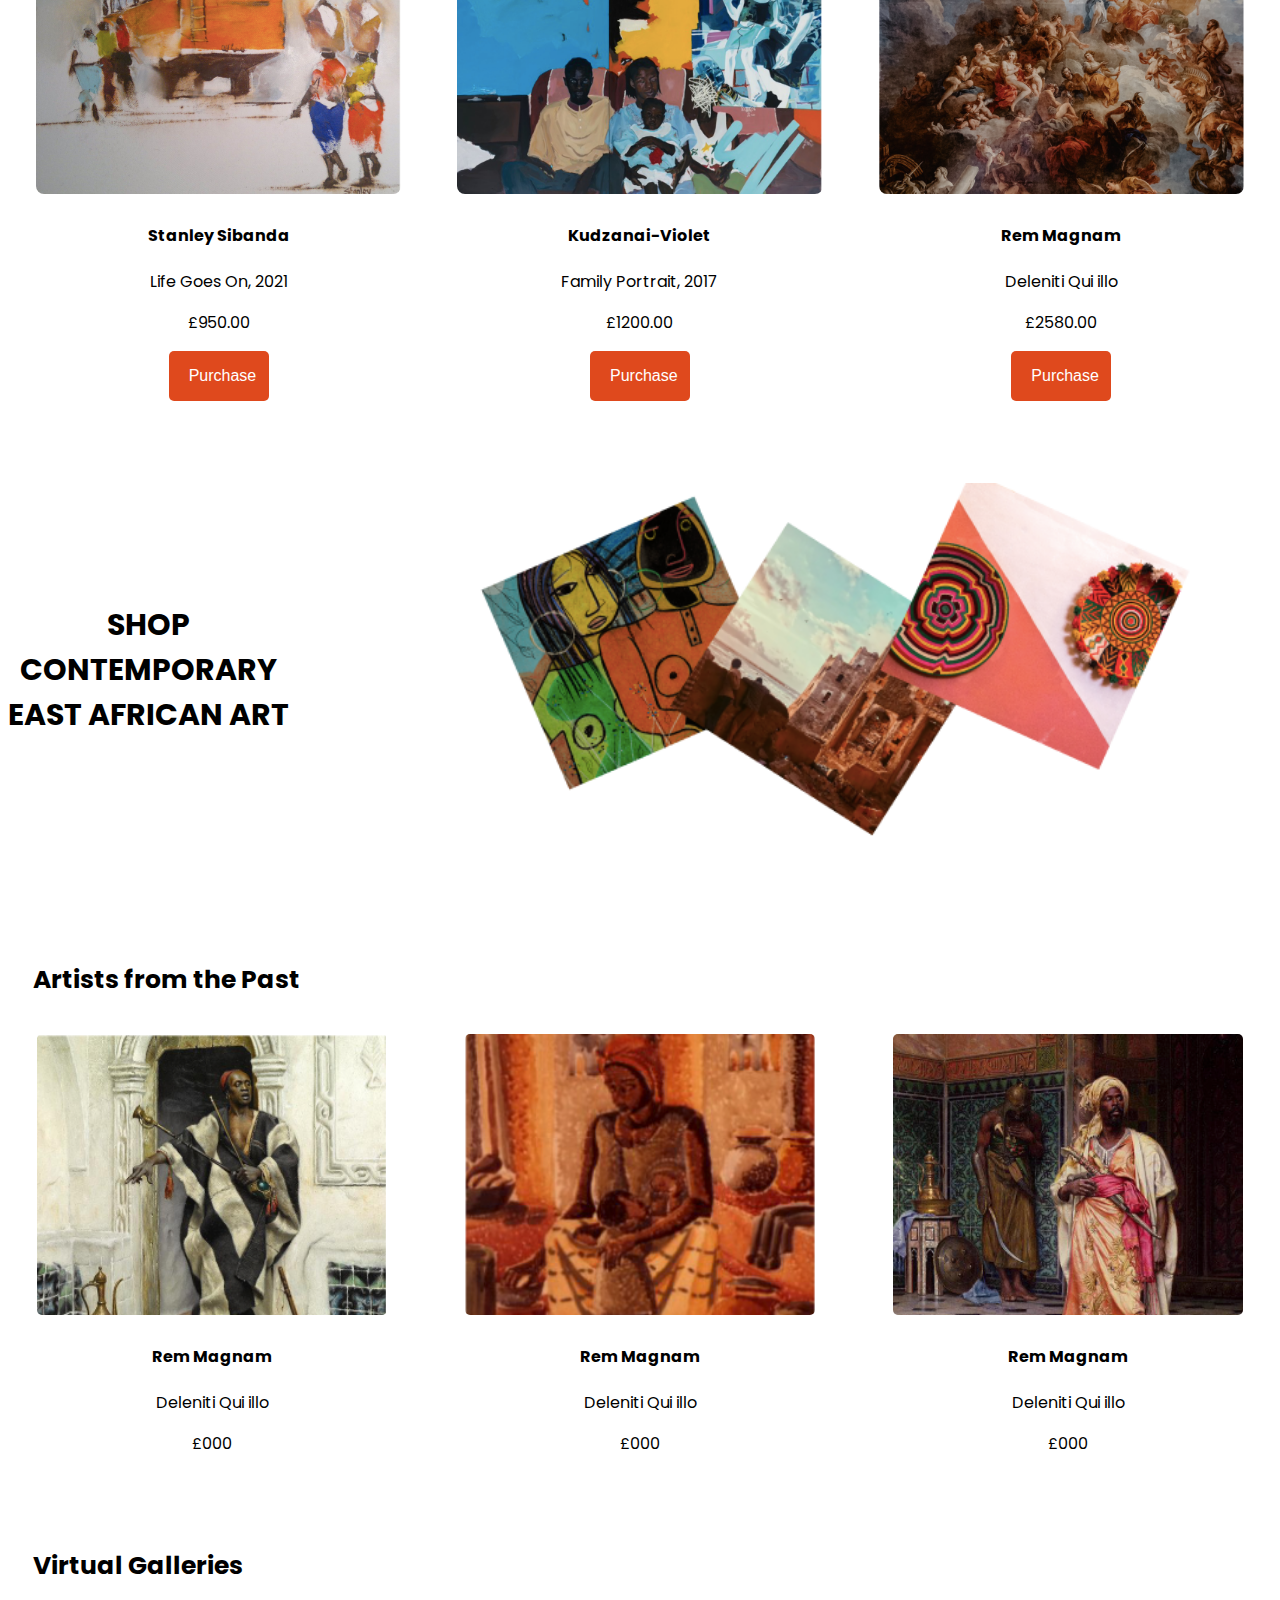
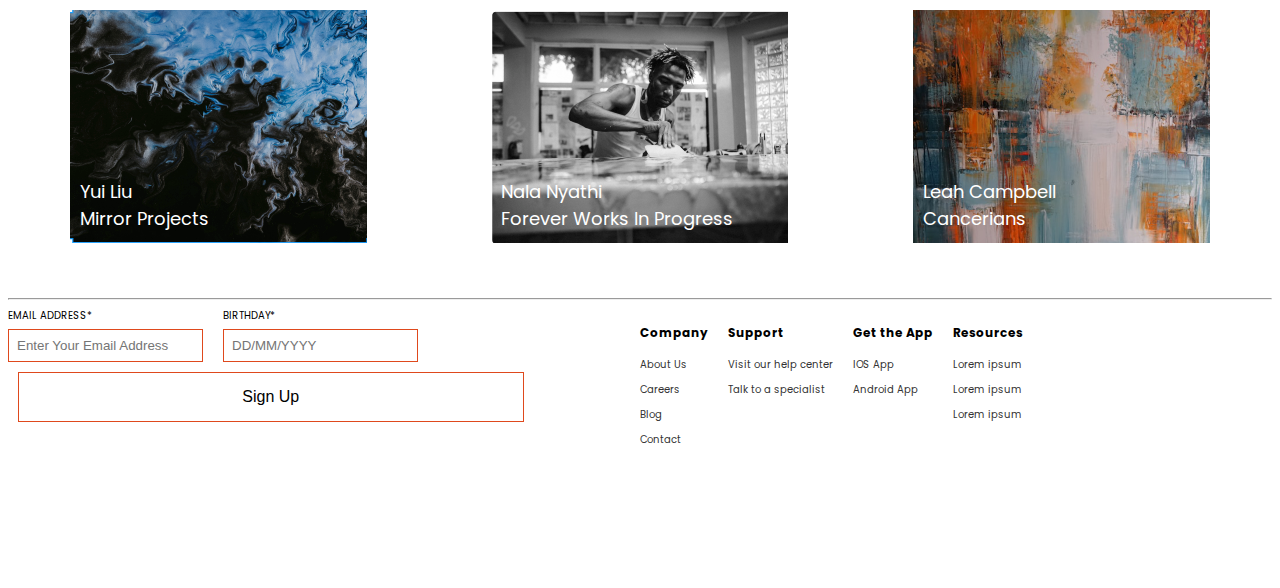
==== commit f1d88c43: "10/01 changes, colour, alignment etc." ====
--- a/index.html
+++ b/index.html
@@ -4,17 +4,14 @@
     <meta charset="UTF-8">
     <meta name="viewport" content="width=device-width, initial-scale=1.0">
     <title>Homepage</title>
-<<<<<<< HEAD
-    <link rel="stylesheet" href="main.css">
-=======
     <link rel="stylesheet" href="main.css"> 
->>>>>>> 5cd24ddb781ae5b86e44775765ab84edf640913f
     <link rel="stylesheet" href="https://cdnjs.cloudflare.com/ajax/libs/font-awesome/6.5.1/css/all.min.css" integrity="sha512-DTOQO9RWCH3ppGqcWaEA1BIZOC6xxalwEsw9c2QQeAIftl+Vegovlnee1c9QX4TctnWMn13TZye+giMm8e2LwA==" crossorigin="anonymous" referrerpolicy="no-referrer">
     <script src="script.js"></script>
 </head>
 
 <body>
-    <header>
+
+    <header> 
         <div class="header">
             <div class="left-section">
                 <h1 class="h1-header">APRICOTS</h1>
@@ -22,11 +19,7 @@
             <div class="middle-section">
                 <form class="search-form">
                     <input type="search" id="search-input" placeholder="&#128269; Search by artist, theme, style etc.    &#10006;">
-<<<<<<< HEAD
-                    <button type="button" class="clear-button" id="clear-search"></button>
-=======
                     <button type="button" class="clear-button" id="clear-search"></button> 
->>>>>>> 5cd24ddb781ae5b86e44775765ab84edf640913f
                 </form>
             </div>
             <div class="right-section">
@@ -51,20 +44,13 @@
                         <label for="rememberMe" class="remember-me">Remember me</label>
                         <a href="#" class="forgot-password">Forgot Password?</a>
                     </div>
-<<<<<<< HEAD
-=======
-
->>>>>>> 5cd24ddb781ae5b86e44775765ab84edf640913f
+
                     <button class="login-button">Log In</button>
                 </div>
             </div>
         </div>
-<<<<<<< HEAD
-    </header>
-=======
     </header> 
 
->>>>>>> 5cd24ddb781ae5b86e44775765ab84edf640913f
     <nav>
         <div class="nav">
             <ul>
@@ -75,10 +61,7 @@
             </ul>
         </div>
     </nav>
-<<<<<<< HEAD
-=======
-
->>>>>>> 5cd24ddb781ae5b86e44775765ab84edf640913f
+
     <section style="padding-top: 40px;">
         <div class="slideshow-container">
             <div class="mySlides fade" style="display:block;">
@@ -89,10 +72,11 @@
                     <div class="description-half">
                         <h2 class="discover-header">Discover art from <br/> across the globe </h2>
                         <p class="description-text">Lorem ipsum dolor sit amet. <br/> Ut rerum dolor quit internos <br/> nesciunt. </p>
-                        <button class="explore-button" onclick="window.location.href='explore-page.html'">Explore</button>
-                    </div>
-                </div>
-            </div>
+                        <button class="explore-button" onclick="window.location.href=explore.html >Explore</button>
+                    </div>
+                </div>
+            </div>
+
             <div class="mySlides fade" style="display:none">
                 <div class="half-frame">
                     <div class="description-half">
@@ -105,6 +89,7 @@
                     </div>
                 </div>
             </div>
+
             <div class="mySlides fade" style="display:none">
                 <div class="half-frame">
                     <div class="image-half">
@@ -118,11 +103,8 @@
                     </div>
                 </div>
             </div>
-<<<<<<< HEAD
-=======
-
-
->>>>>>> 5cd24ddb781ae5b86e44775765ab84edf640913f
+
+
         </div>
         <div style="text-align:center">
             <span class="dot active-dot" onclick="currentSlide(1)"></span>
@@ -130,6 +112,7 @@
             <span class="dot" onclick="currentSlide(3)"></span>
         </div>
     </section>
+
     <section>
         <h3>Upcoming Events</h3>
         <div class="event-container">
@@ -141,11 +124,7 @@
             <div class="event">
                 <img src="./images/event2.png" alt="Event 2">
                 <div class="desc">Mundane Lives Exhibition by <br/> Palesa</div>
-<<<<<<< HEAD
-                <p class="date">February 20, 2024</p>
-=======
                 <p class="date">February 20, 2024</p> 
->>>>>>> 5cd24ddb781ae5b86e44775765ab84edf640913f
             </div>
             <div class="event">
                 <img src="./images/event3.png" alt="Event 3">
@@ -159,6 +138,7 @@
             </div>
         </div>
     </section>
+
     <section>
         <h3>Featured</h3>
         <div class="featured-container">
@@ -174,25 +154,18 @@
                 <h4 class="author-name">Kudzanai-Violet</h4>
                 <p class="featured-title">Family Portrait, 2017</p>
                 <p class="featured-price">£1200.00</p>
-<<<<<<< HEAD
-                <button class="purchase-button">Purchase</button>
-=======
                 <button class="purchase-button">Purchase</button> 
->>>>>>> 5cd24ddb781ae5b86e44775765ab84edf640913f
             </div>
             <div class="featured">
                 <img src="./images/featured3.png" alt="Michelangelo (Palace of Versailles Mural)">
                 <h4 class="author-name">Rem Magnam</h4>
                 <p class="featured-title">Deleniti Qui illo</p>
                 <p class="featured-price">£2580.00</p>
-<<<<<<< HEAD
-                <button class="purchase-button">Purchase</button>
-=======
                 <button class="purchase-button">Purchase</button> 
->>>>>>> 5cd24ddb781ae5b86e44775765ab84edf640913f
-            </div>
-        </div>
-    </section>
+            </div>
+        </div>
+    </section>
+
     <section class="rectangular-frame">
         <div class="text-half">
             <h1>SHOP <br/> CONTEMPORARY <br/> EAST AFRICAN ART</h1>
@@ -201,10 +174,7 @@
             <img src="./images/Contemporary art.png" alt="Three african contemporary arts">
         </div>
     </section>
-<<<<<<< HEAD
-=======
-
->>>>>>> 5cd24ddb781ae5b86e44775765ab84edf640913f
+
     <section>
         <h3>Artists from the Past</h3>
         <div class="artists-container">
@@ -214,30 +184,21 @@
                 <p class="title">Deleniti Qui illo</p>
                 <p class="price">£000</p>
             </div>
-<<<<<<< HEAD
-=======
-
->>>>>>> 5cd24ddb781ae5b86e44775765ab84edf640913f
+
             <div class="past-artists">
                 <img src="./images/Artist2.png" alt="Artist1">
                 <h4 class="artist-name">Rem Magnam</h4>
                 <p class="title">Deleniti Qui illo</p>
                 <p class="price">£000</p>
             </div>
-<<<<<<< HEAD
-=======
-
->>>>>>> 5cd24ddb781ae5b86e44775765ab84edf640913f
+
             <div class="past-artists">
                 <img src="./images/Artist3.png" alt="Artist1">
                 <h4 class="artist-name">Rem Magnam</h4>
                 <p class="title">Deleniti Qui illo</p>
                 <p class="price">£000</p>
             </div>
-<<<<<<< HEAD
-=======
-
->>>>>>> 5cd24ddb781ae5b86e44775765ab84edf640913f
+
         </div>
     </section>
     <section>
@@ -257,15 +218,10 @@
             </div>
         </div>
     </section>
-<<<<<<< HEAD
-    <footer>
-        <hr>
-=======
 
     <footer>
         <hr>
         
->>>>>>> 5cd24ddb781ae5b86e44775765ab84edf640913f
         <div class="bottom-page">
             <div class="left-footer">
                 <form class="signup-form">
@@ -279,12 +235,8 @@
                     </div>
                 </form>
                 <button type="submit" class="signup-button">Sign Up</button>
-<<<<<<< HEAD
-            </div>
-=======
     
             </div>   
->>>>>>> 5cd24ddb781ae5b86e44775765ab84edf640913f
             <div class="right-footer">
                 <div class="footer-section">
                     <h4>Company</h4>
--- a/main.css
+++ b/main.css
@@ -245,7 +245,6 @@
     background-color: #DF491D; /* Set the background color */
     color: #fff; /* Set the text color to white */
     padding: 12px 20px; /* Adjust the padding to make the button slightly longer */
-    font-family: 'Poppins';
     font-size: 16px; /* Adjust the font size if needed */
     border: none;
     cursor: pointer;
@@ -259,7 +258,6 @@
     background-color: #DF491D; /* Set the background color */
     color: #fff; /* Set the text color to white */
     padding: 12px 20px; /* Adjust the padding to make the button slightly longer */
-    font-family: 'Poppins';
     font-size: 16px; /* Adjust the font size if needed */
     border: none;
     cursor: pointer;
@@ -275,7 +273,6 @@
     color: #fff; /* Set the text color to white */
     padding: 12px 20px; /* Adjust the padding to make the button slightly longer */
     font-size: 16px; /* Adjust the font size if needed */
-    font-family: 'Poppins';
     border: none;
     cursor: pointer;
 }
@@ -372,6 +369,7 @@
 
 div.event:hover{ 
     transform: scale(1.05);
+    background-color:#F3F5FF;
 }
 
 .event img {
@@ -623,38 +621,3 @@
 
 }
 
-
-/* PURCHASE IMAGE PAGE*/
-/* Next & previous buttons */
-/* Next & previous buttons */
-.prev, .next {
-    cursor: pointer;
-    position:absolute;
-    top: 50%;
-    width: auto;
-    margin-top: -22px;
-    padding: 16px;
-    color: black;
-    font-weight: bold;
-    font-size: 18px;
-    transition: 0.6s ease;
-    border-radius: 0 3px 3px 0;
-    user-select: none;
-   
-  }
-  
-  /* Position the "next button" to the right */
-  .next {
-    right: 0;
-    border-radius: 3px 0 0 3px;
-  }
-  
-  /* On hover, add a black background color with a little bit see-through */
-  .prev:hover, .next:hover {
-    background-color: rgba(0, 0, 0, 0.8);
-  }
-
-.buttons-containers {
-    text-align: center;
-    margin-top: 10px;
-}
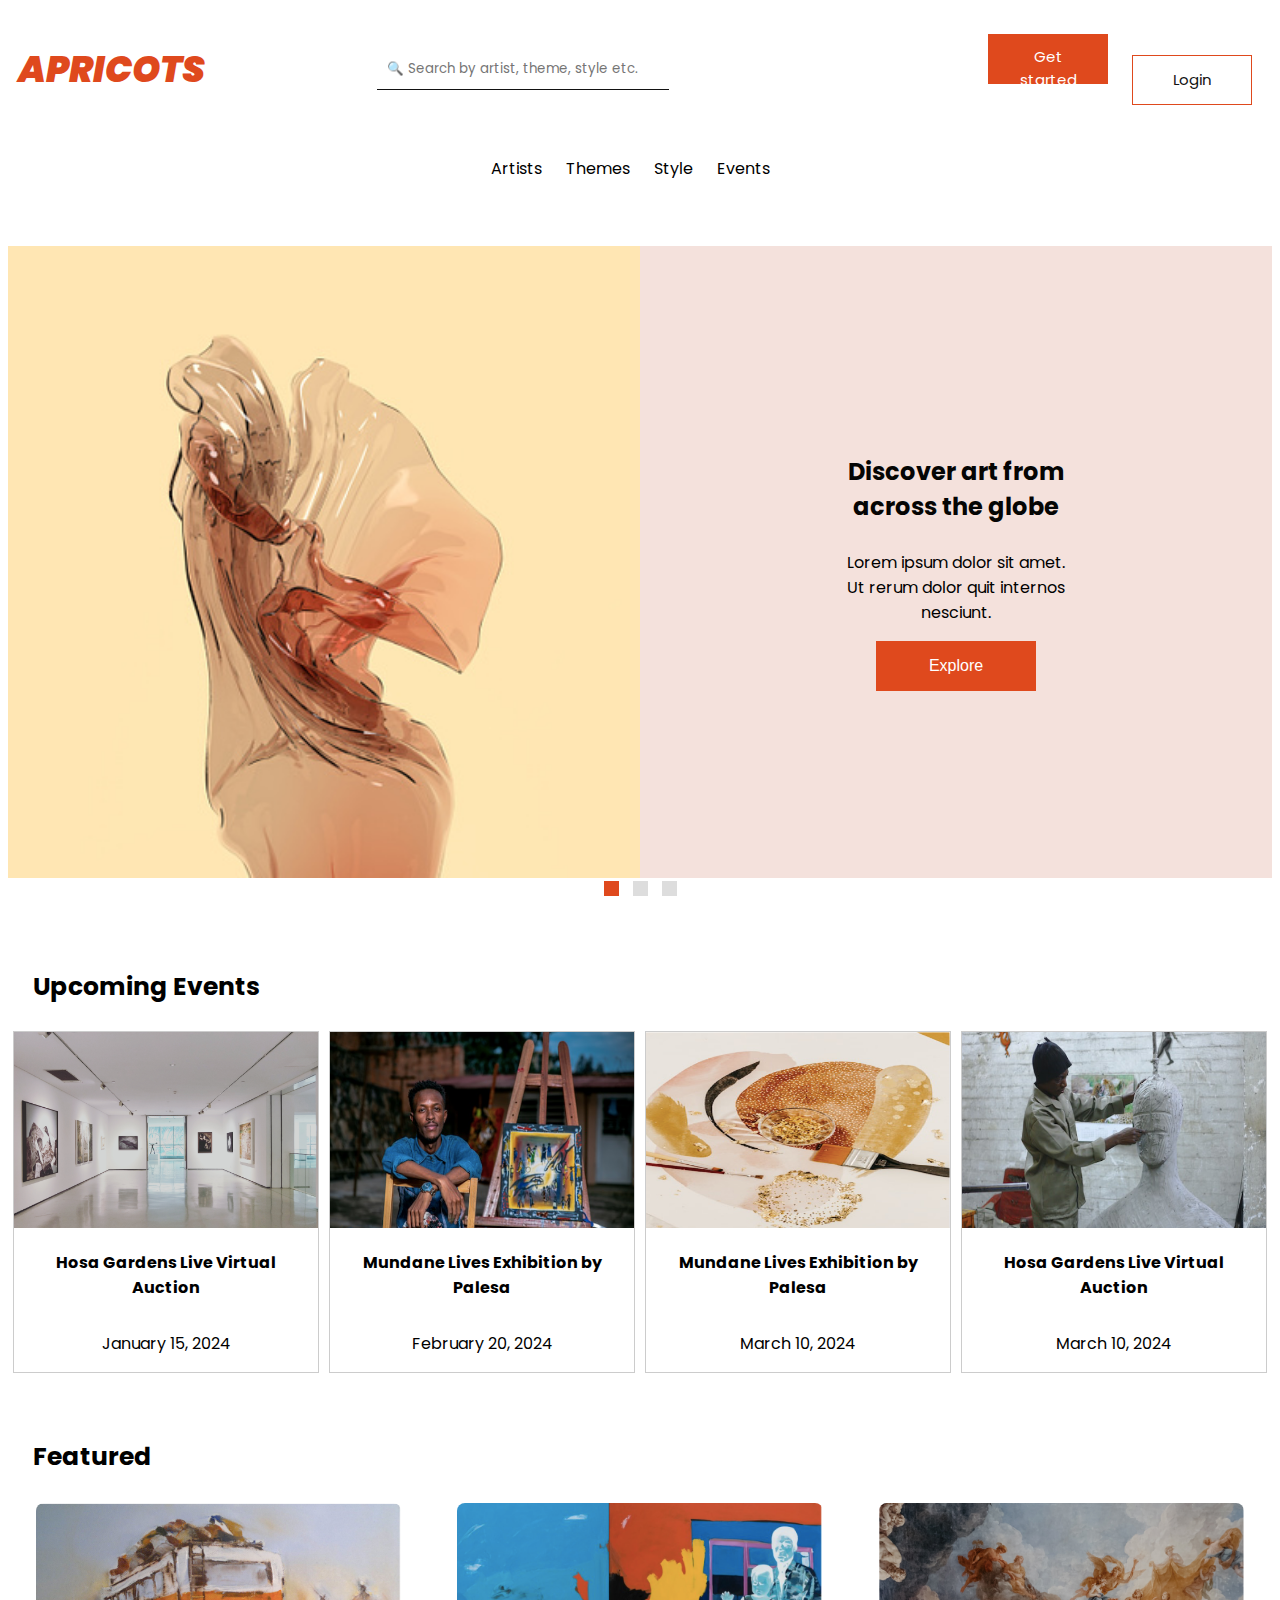
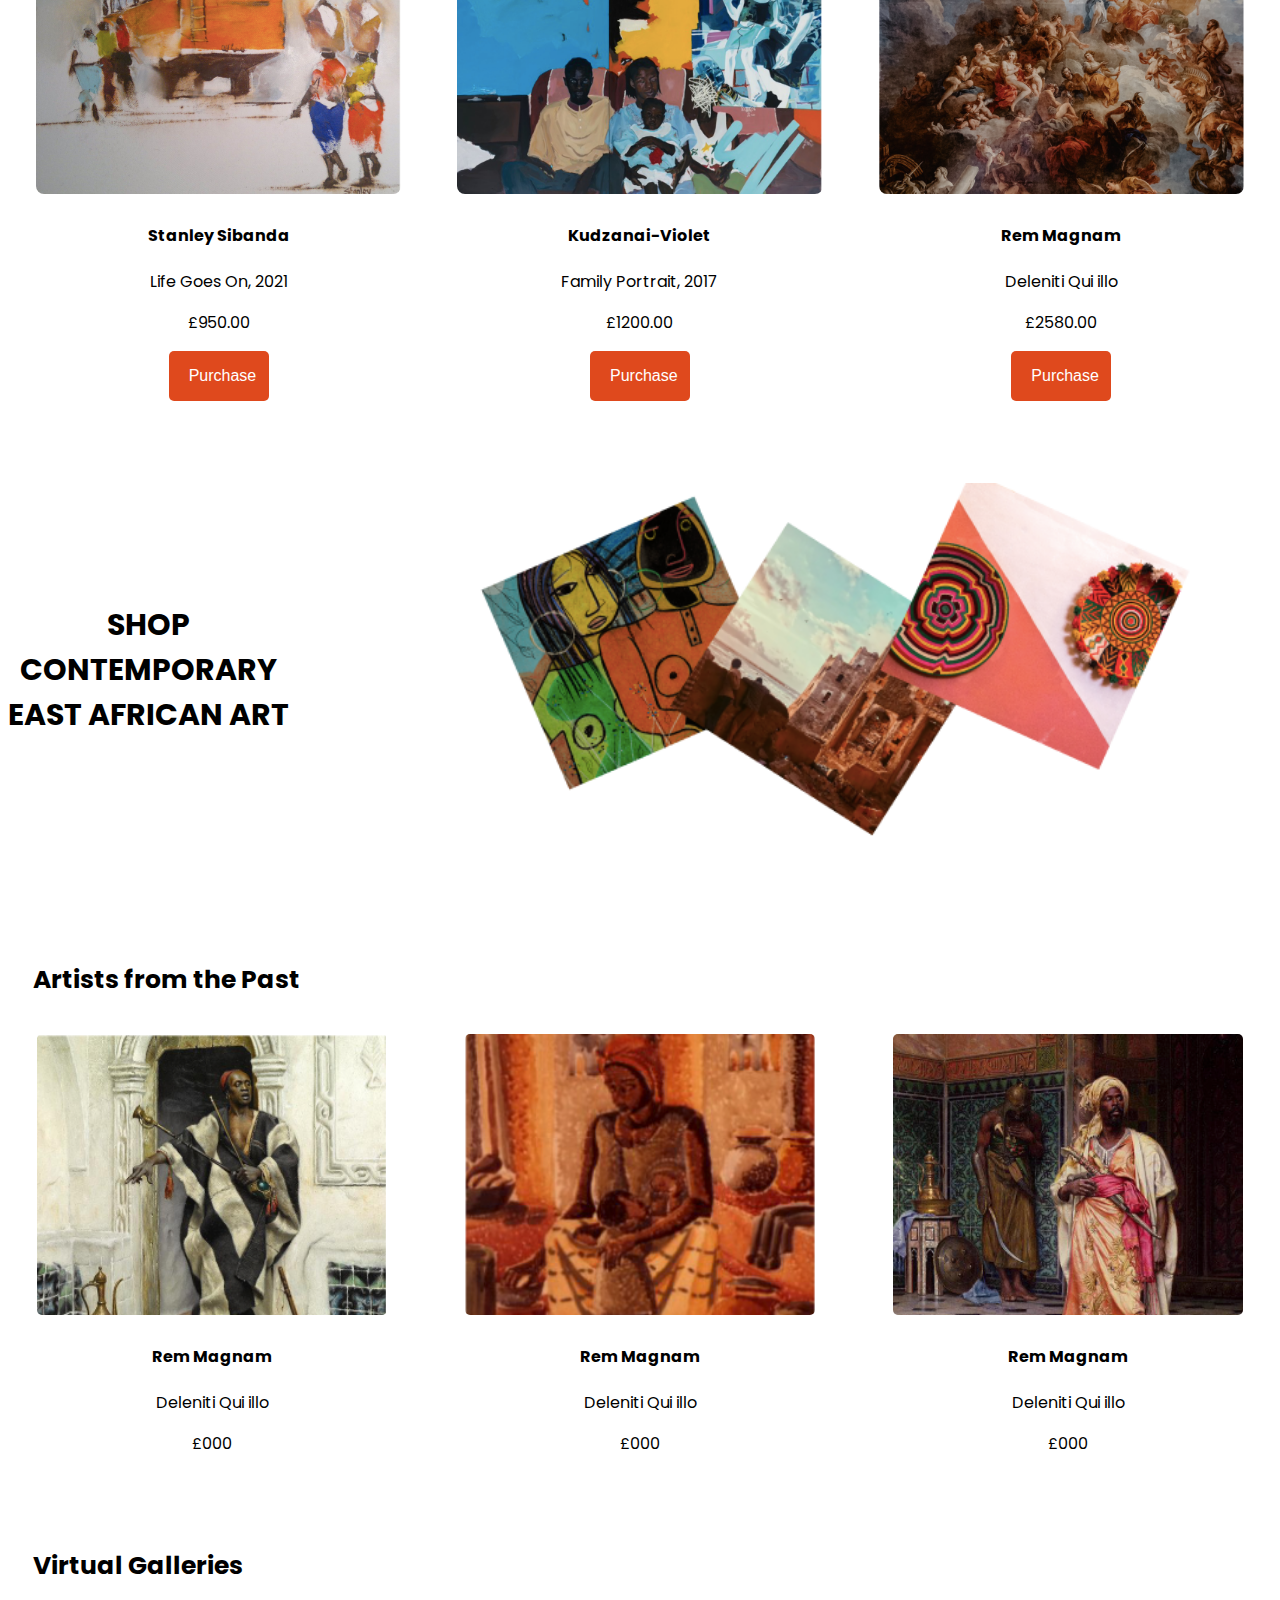
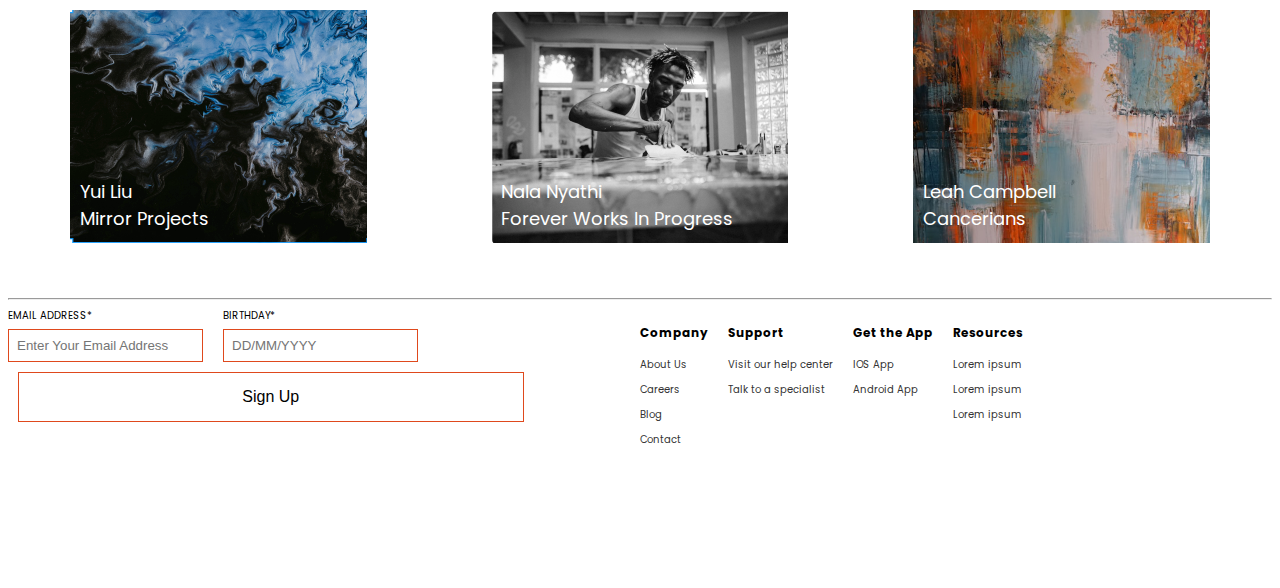
==== commit 3b722574: "Update index.html" ====
--- a/index.html
+++ b/index.html
@@ -72,7 +72,7 @@
                     <div class="description-half">
                         <h2 class="discover-header">Discover art from <br/> across the globe </h2>
                         <p class="description-text">Lorem ipsum dolor sit amet. <br/> Ut rerum dolor quit internos <br/> nesciunt. </p>
-                        <button class="explore-button" onclick="window.location.href=explore.html >Explore</button>
+                        <button class="explore-button" onclick="window.location.href=explore.html">Explore</button>
                     </div>
                 </div>
             </div>
@@ -273,4 +273,4 @@
         </div>
     </footer>
 </body>
-</html>+</html>
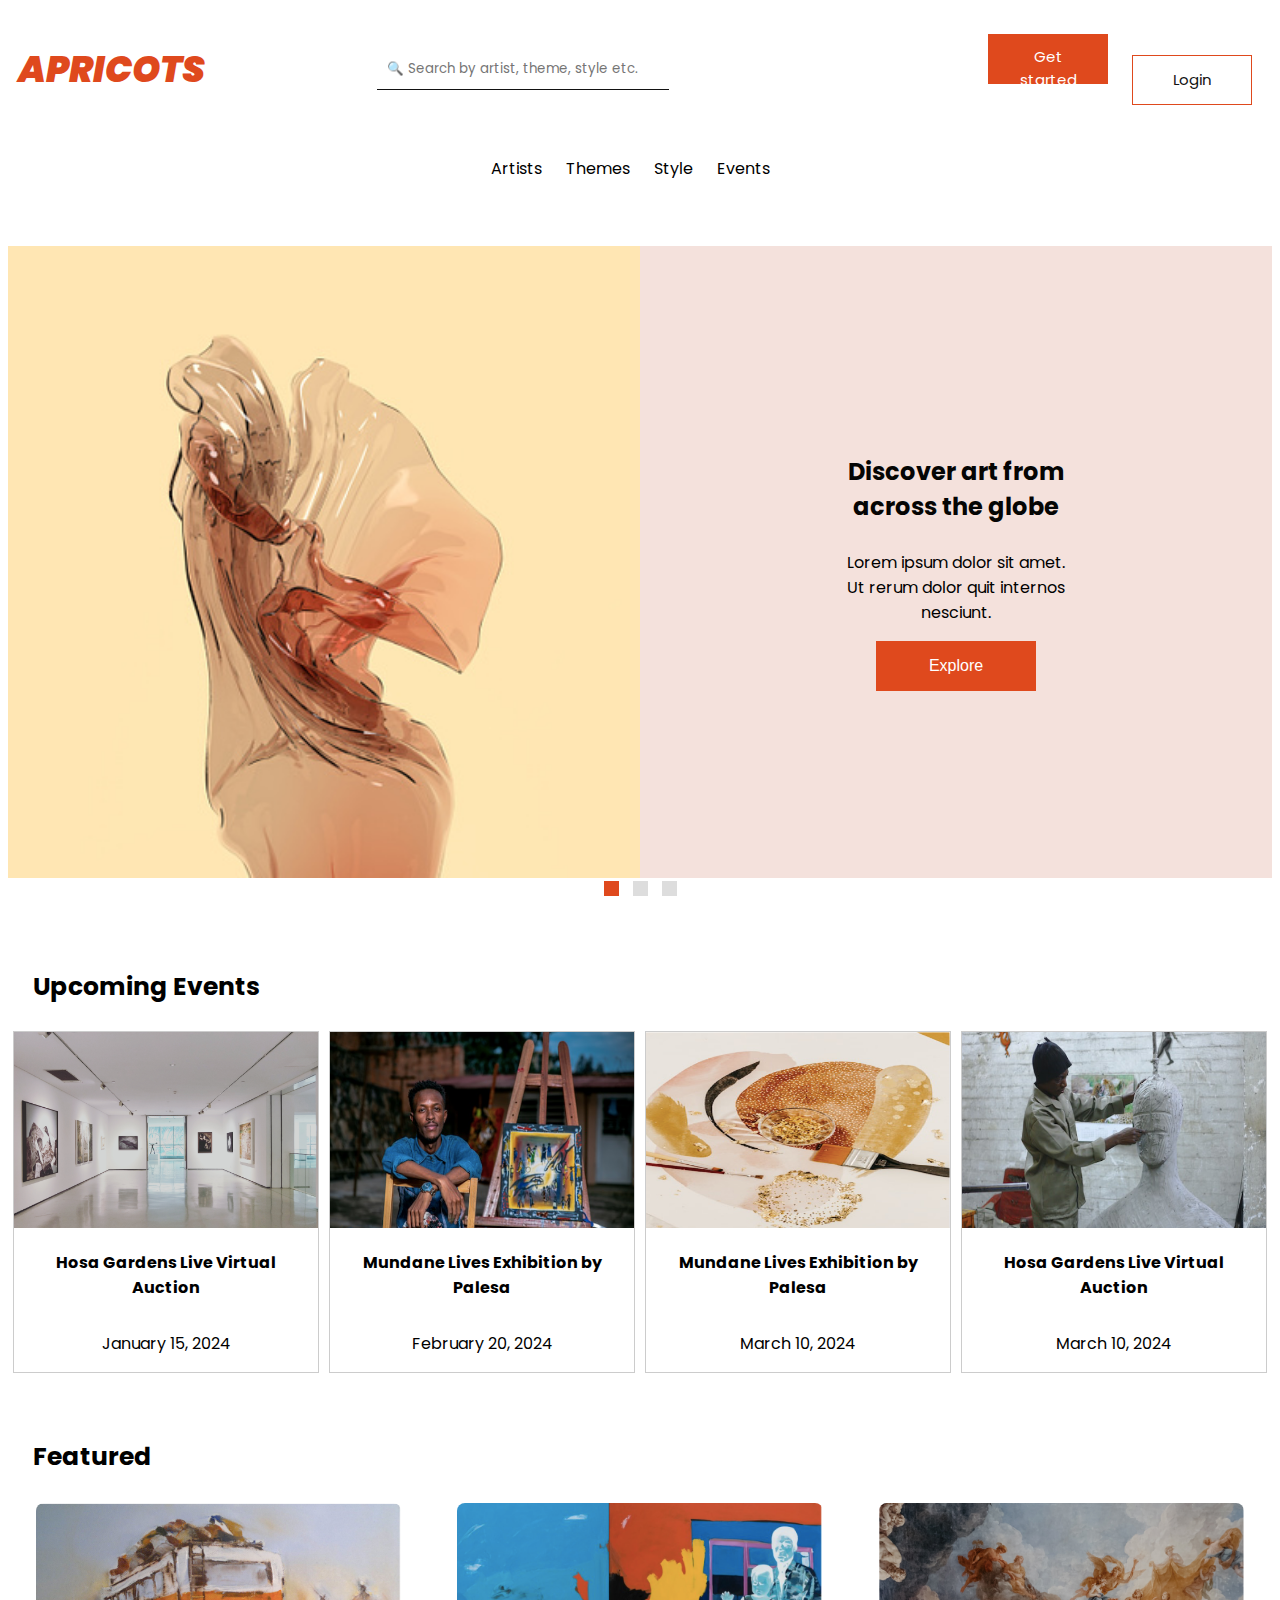
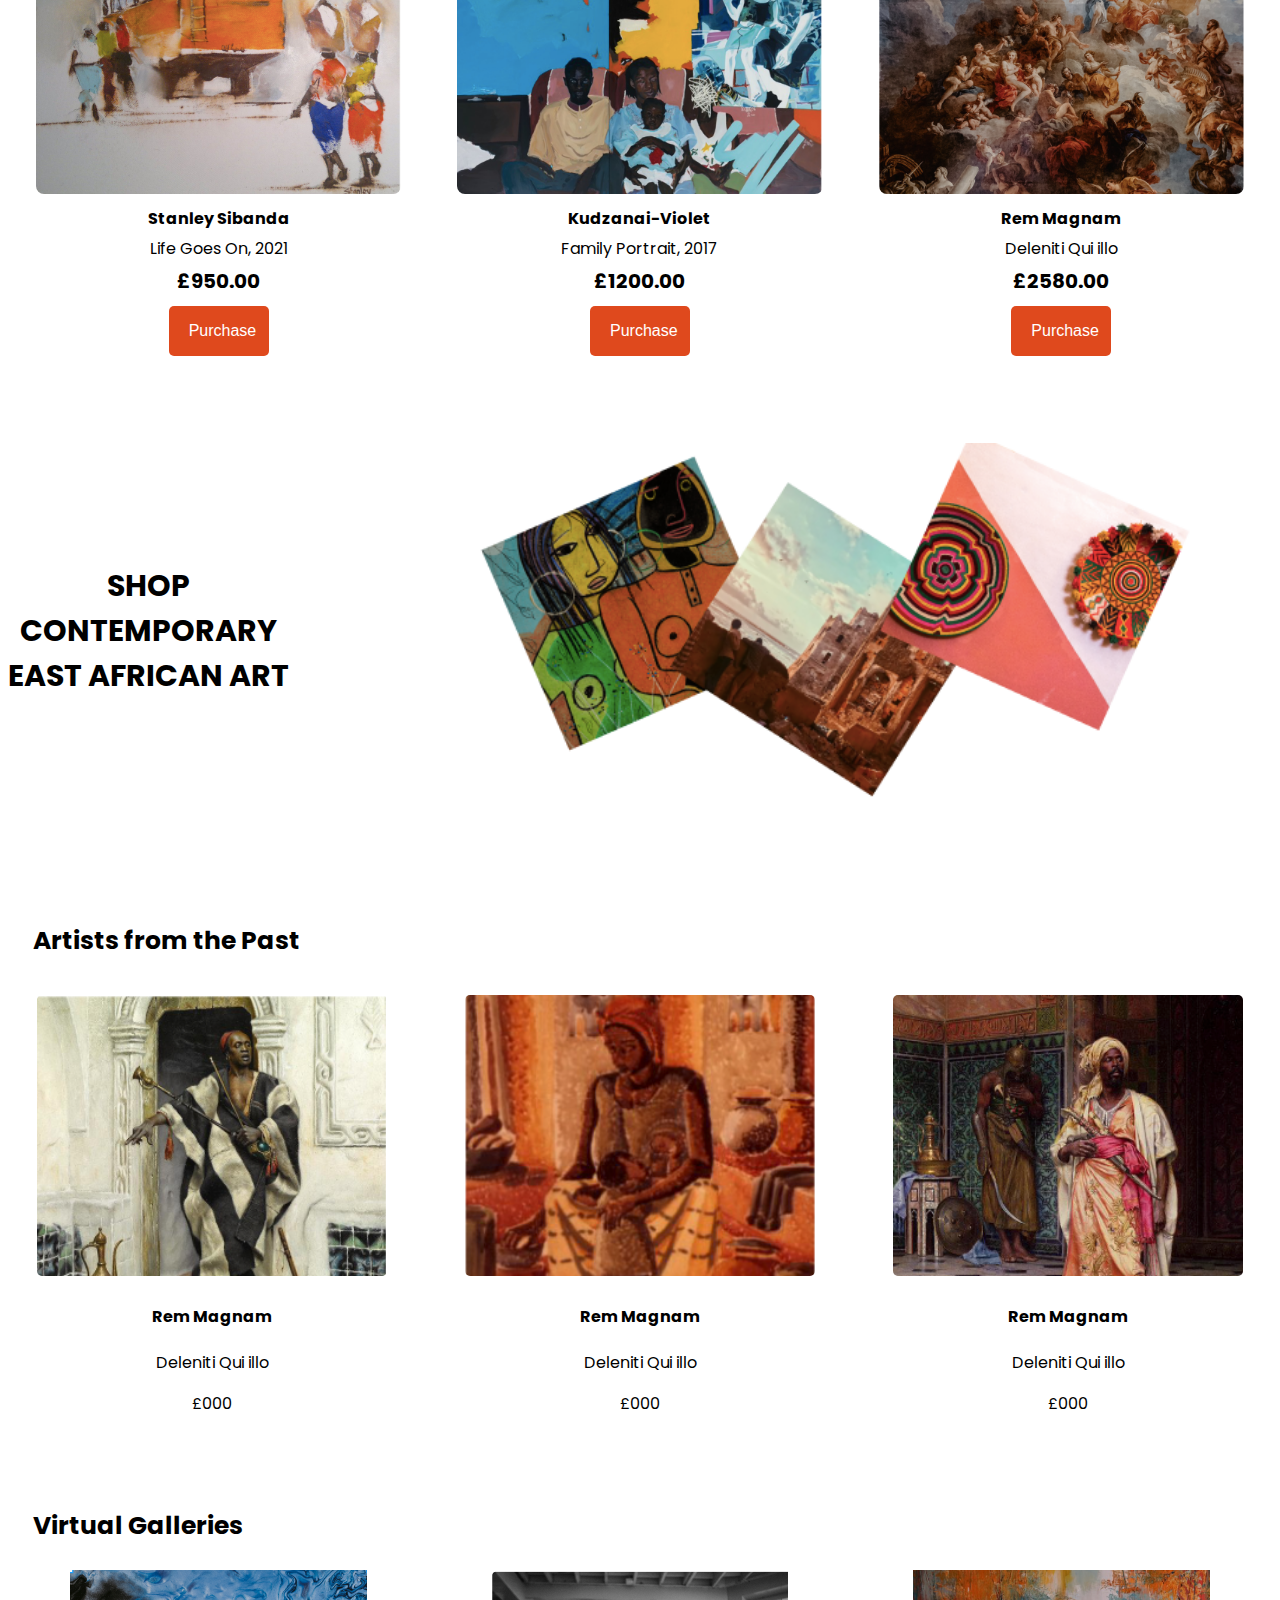
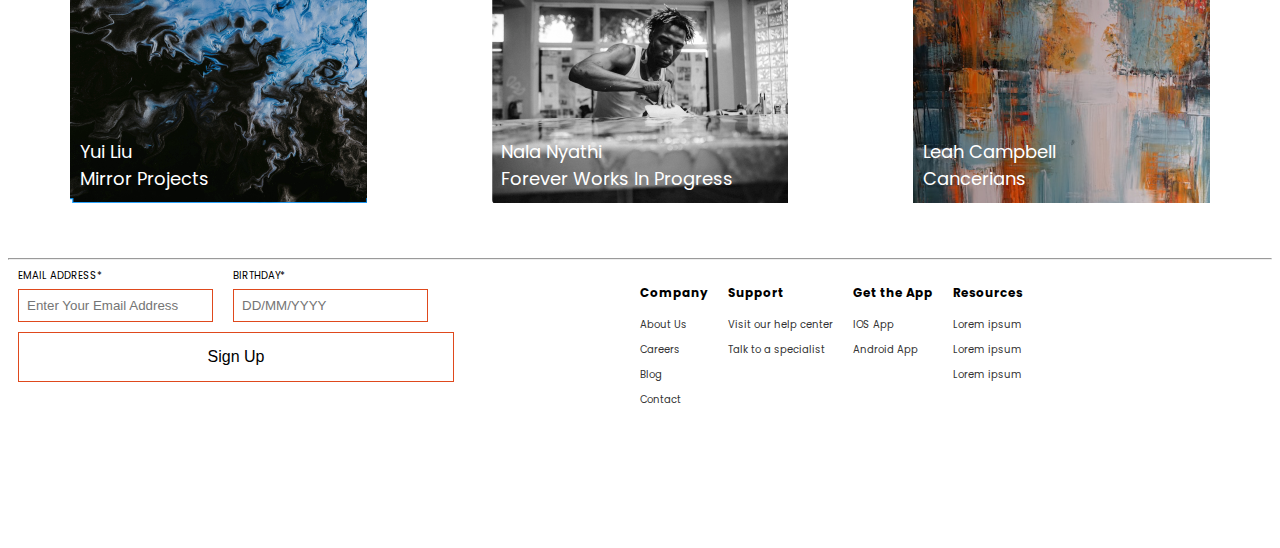
==== commit 61e966c5: "Update index.html" ====
--- a/index.html
+++ b/index.html
@@ -147,7 +147,7 @@
                 <h4 class="author-name">Stanley Sibanda</h4>
                 <p class="featured-title">Life Goes On, 2021</p>
                 <p class="featured-price">£950.00</p>
-                <button class="purchase-button">Purchase</button>
+                <button class="purchase-button" onclick="window.location.href='viewImage.html'">Purchase</button>
             </div>
             <div class="featured">
                 <img src="./images/featured2.png" alt="Family portait">
@@ -235,7 +235,6 @@
                     </div>
                 </form>
                 <button type="submit" class="signup-button">Sign Up</button>
-    
             </div>   
             <div class="right-footer">
                 <div class="footer-section">
--- a/main.css
+++ b/main.css
@@ -297,11 +297,6 @@
     object-fit: cover;
 }
 
-/* On hover, add a black background color with a little bit see-through */
-.prev:hover, .next:hover {
-    background-color: #DF491D(0,0,0,0.8);
-  }
-
   /* The dots/bullets/indicators */
   .dot {
     height: 15px; /* Set the height of the square */
@@ -347,7 +342,7 @@
 }
 /* Individual event */
 div.event{
-    border: 1px solid #ccc;
+    border: 1px solid #CCC;
     max-width: 500px;
     width: calc(25% - 10px);
     transition: transform 0.2s ease;
@@ -525,6 +520,7 @@
     background-color:white;
 }
 
+/* Footer Section*/
 .bottom-page {
     display: flex;
     justify-content: space-between;   
@@ -533,6 +529,7 @@
 .left-footer {
     display: flex;
     flex-direction: column;
+    align-items: first baseline;
 }
 
 /* Form styling (you can adjust as needed) */
@@ -570,8 +567,12 @@
     padding: 5px 8px;
     border: 1px solid #DF491D;
     cursor: pointer;
-    width:80%
-}
+    width: 69%; /* Set the desired fixed width */
+    max-width: 69%;
+    box-sizing: border-box;
+
+}
+
 
 .right-footer {
     display: flex;
@@ -591,7 +592,6 @@
     color:#333;
     font-size: 10px;
 }
-
 
 
 .footer-section h4 {
@@ -621,3 +621,166 @@
 
 }
 
+
+/* PURCHASE IMAGE PAGE*/
+
+/* Button to go back to the explore page*/
+
+.back-button {
+    display:inline;
+    background-color: white;
+    color: #050504;
+    border: none;
+    cursor: pointer;
+    font-size: 16px;
+    transition: background-color 0.3s ease;
+    margin-top: 40px;
+    margin-bottom: 60px;
+}
+
+
+/* Styling for the previous and next buttons */
+.prev, .next {
+    position:absolute;
+    width: auto;
+    font-size: 20px;
+    color: black;
+    padding: 6px;
+    font-weight: bold;
+    font-size: 30px;
+    border-radius: 0 3px 3px 0;
+    cursor: pointer;
+    user-select: none;
+}
+
+.prev:hover, .next:hover {
+    background-color: rgba(0, 0, 0, 0.8);
+}
+
+.prev {
+    left: 0px;
+}
+
+.next {
+    right: 0px;
+    border-radius: 3px 0 0 3px;
+}
+
+
+
+/* Centering the buttons vertically in the slideshow container */
+.slideshow-container .prev,
+.slideshow-container .next {
+    top: 50%;
+    transform: translateY(-50%);
+}
+
+/* Centering the buttons horizontally in the slideshow container */
+.slideshow-container .prev {
+    left: 20%;
+}
+
+.slideshow-container .next {
+    right: 20%;
+}
+
+/* Centering button containers*/
+.buttons-containers {
+    display: flex;
+    justify-content: center;
+    align-items: center;
+}
+
+/* Styling for the buttons */
+.buttons-containers button {
+    margin: 0 5px;
+    padding: 10px;
+    cursor: pointer;
+    font-size: 16px;
+    background-color: white;
+    color: #050504;
+    border: none;
+    transition: background-color 0.3s ease;
+}
+
+.buttons-containers button:hover {
+    background-color: #DF491D;
+}
+
+/* Center the content container */
+.content-container {
+    display: flex;
+    flex-direction: column;
+    align-items: center;
+    text-align: center;
+    font-family: 'poppins';
+    margin-top: 20px; /* Add margin for spacing between buttons and content */
+}
+
+.purchase-art {
+    margin-top: 10px; /* Add margin at the top of the purchase button */
+    padding: 10px;
+    cursor: pointer;
+    font-size: 20px;
+    font-family: 'poppins';
+    background-color: #DF491D;
+    color: white;
+    border: none;
+    transition: background-color 0.3s ease;
+    width: 470px; /* Adjust the width of the purchase button */
+}
+
+.purchase-art:hover {
+    background-color: #DF491D;
+}
+
+/* Styling for the content */
+.author-name,
+.featured-title,
+.featured-price,
+.purchase-button {
+    margin: 5px;
+}
+
+.featured-price{
+    font-size: 20px;
+    font-weight: bold;
+}
+.separator-line {
+    width: 40%; /* Adjust the width of the line */
+    margin: 5px auto; /* Adjust the margin for spacing */
+    border: none;
+    border-top: 1px solid #CCCCCC;
+}
+
+.make-offer{
+    margin-top: 10px; /* Add margin at the top of the purchase button */
+    padding: 10px;
+    cursor: pointer;
+    font-size: 20px;
+    background-color: white;
+    color: black;
+    border: 1px solid #DF491D ;
+    transition: background-color 0.3s ease;
+    width: 470px;
+    font-weight: bold;
+}
+
+.art-information {
+    text-align:justify;
+    font-family: 'poppins';
+    margin-top: 50px; /* Adjust the margin to move down two rows */
+}
+
+.art-information h4 {
+
+    margin: 10px 0; /* Adjust the margin as needed for spacing */
+}
+
+.other-purchases{
+    margin: 5px auto; /* Adjust the margin for spacing */
+    border: none;
+    border-top: 2 px solid #050504;
+}
+
+
